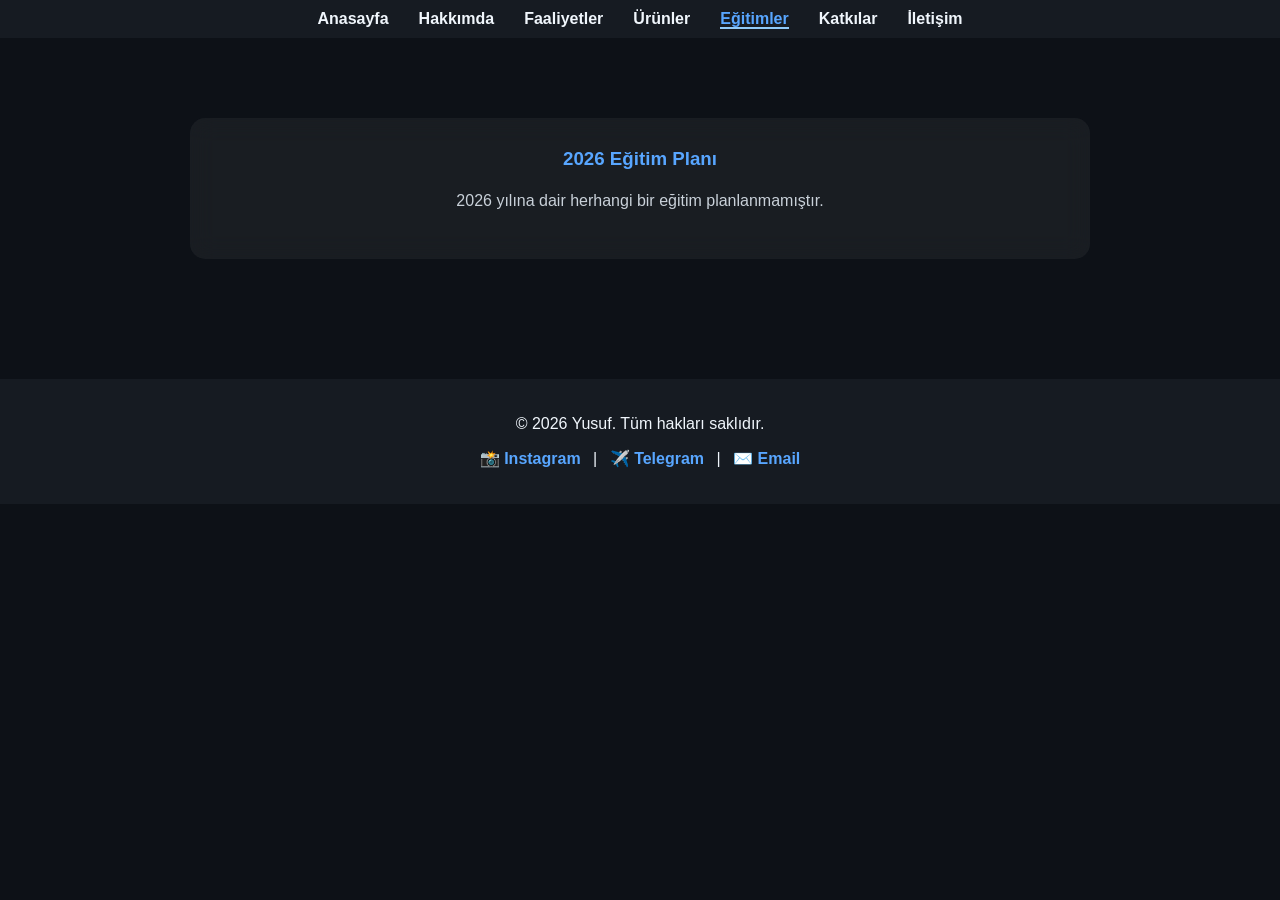
==== egitimler.html @ 50c603cb "Add files via upload" ====
﻿<!DOCTYPE html>
<html lang='tr'>
<head>
<meta charset='UTF-8'>
<meta name='viewport' content='width=device-width, initial-scale=1.0'>
<title>Eğitimler - Yusuf</title>
<link rel='stylesheet' href='style.css'>
<style>
body { background:#0d1117; color:#f0f6fc; font-family:'Segoe UI',sans-serif; margin:0; }
header nav ul { display:flex; list-style:none; padding:10px; background:#161b22; }
header nav ul li { margin-right:15px; }
header nav ul li a { color:#f0f6fc; text-decoration:none; font-weight:600; }
header nav ul li a.active { color:#58a6ff; }

.main-container { max-width:900px; margin:auto; padding:60px 20px; text-align:center; }
.card { background: rgba(255,255,255,0.05); backdrop-filter: blur(12px); border-radius:15px; padding:30px; margin:20px 0; }
.card h3 { margin-top:0; color:#58a6ff; }
.card p { color:#c9d1d9; font-size:1em; line-height:1.5; }

footer { background:#161b22; text-align:center; padding:20px; margin-top:40px; }
footer a { color:#58a6ff; margin:0 8px; text-decoration:none; font-weight:600; }
</style>
</head>
<body>
<header>
<nav>
<ul>
<li><a href='index.html'>Anasayfa</a></li>
<li><a href='hakkimda.html'>Hakkımda</a></li>
<li><a href='faaliyetler.html'>Faaliyetler</a></li>
<li><a href='urunler.html'>Ürünler</a></li>
<li><a href='egitimler.html' class='active'>Eğitimler</a></li>
<li><a href='katkilar.html'>Katkılar</a></li>
<li><a href='iletisim.html'>İletişim</a></li>
</ul>
</nav>
</header>

<main class='main-container'>
<div class='card'>
<h3>2026 Eğitim Planı</h3>
<p>2026 yılına dair herhangi bir eğitim planlanmamıştır.</p>
</div>
</main>

<footer>
<p>&copy; 2026 Yusuf. Tüm hakları saklıdır.</p>
<p>
<a href='https://instagram.com/avyusuf95' target='_blank'>📸 Instagram</a> |
<a href='https://t.me/Yusufavsarofficial' target='_blank'>✈️ Telegram</a> |
<a href='mailto:yusufavsarsgu@gmail.com'>✉️ Email</a>
</p>
</footer>
</body>
</html>
---- style.css ----
﻿body { font-family: Arial,sans-serif; background:#121212; color:#fff; margin:0; padding:0; }
header nav ul { display:flex; list-style:none; justify-content:center; background:#1f1f1f; padding:10px 0; margin:0;}
header nav ul li { margin:0 15px;}
header nav ul li a { color:#fff; text-decoration:none; font-weight:bold;}
header nav ul li a.active { border-bottom:2px solid #90caf9;}

.bio-section { display:flex; flex-wrap:wrap; align-items:center; justify-content:center; padding:50px 20px;}
.profile-photo { width:200px; height:200px; border-radius:50%; margin-right:40px; }
.bio-card { background:#1f1f1f; padding:20px; border-radius:12px; max-width:600px; box-shadow:0 4px 10px rgba(0,0,0,0.5);}
.bio-card h1 { color:#90caf9; margin-bottom:15px; }
.bio-card p { line-height:1.6;}

.skills { padding:40px 20px; }
.skills h2 { color:#90caf9; margin-bottom:20px;}
.skill-grid { display:grid; grid-template-columns:repeat(auto-fit,minmax(180px,1fr)); gap:15px;}
.skill-card { background:#1f1f1f; padding:15px; border-radius:10px; text-align:center; font-weight:bold; box-shadow:0 3px 8px rgba(0,0,0,0.5);}
.skill-icon { font-size:24px; display:block; margin-bottom:5px;}

.projects { padding:40px 20px; }
.projects h2 { color:#90caf9; margin-bottom:20px; }
.project-grid { display:grid; grid-template-columns:repeat(auto-fit,minmax(200px,1fr)); gap:15px;}
.project-card { background:#1f1f1f; padding:20px; border-radius:12px; box-shadow:0 4px 10px rgba(0,0,0,0.5);}

.hobbies { padding:40px 20px; }
.hobbies h2 { color:#90caf9; margin-bottom:15px; }
.hobby-grid { display:grid; grid-template-columns:repeat(auto-fit,minmax(180px,1fr)); gap:15px;}
.hobby-card { background:#1f1f1f; padding:15px; border-radius:10px; text-align:center; box-shadow:0 3px 8px rgba(0,0,0,0.5);}

footer { text-align:center; padding:20px; background:#1f1f1f; margin-top:50px;}
footer a { color:#90caf9; text-decoration:none; margin:0 5px;}
footer a:hover { text-decoration:underline;}

@media(max-width:768px){ .bio-section{ flex-direction:column; text-align:center;} .profile-photo{ margin:0 0 20px 0;} }
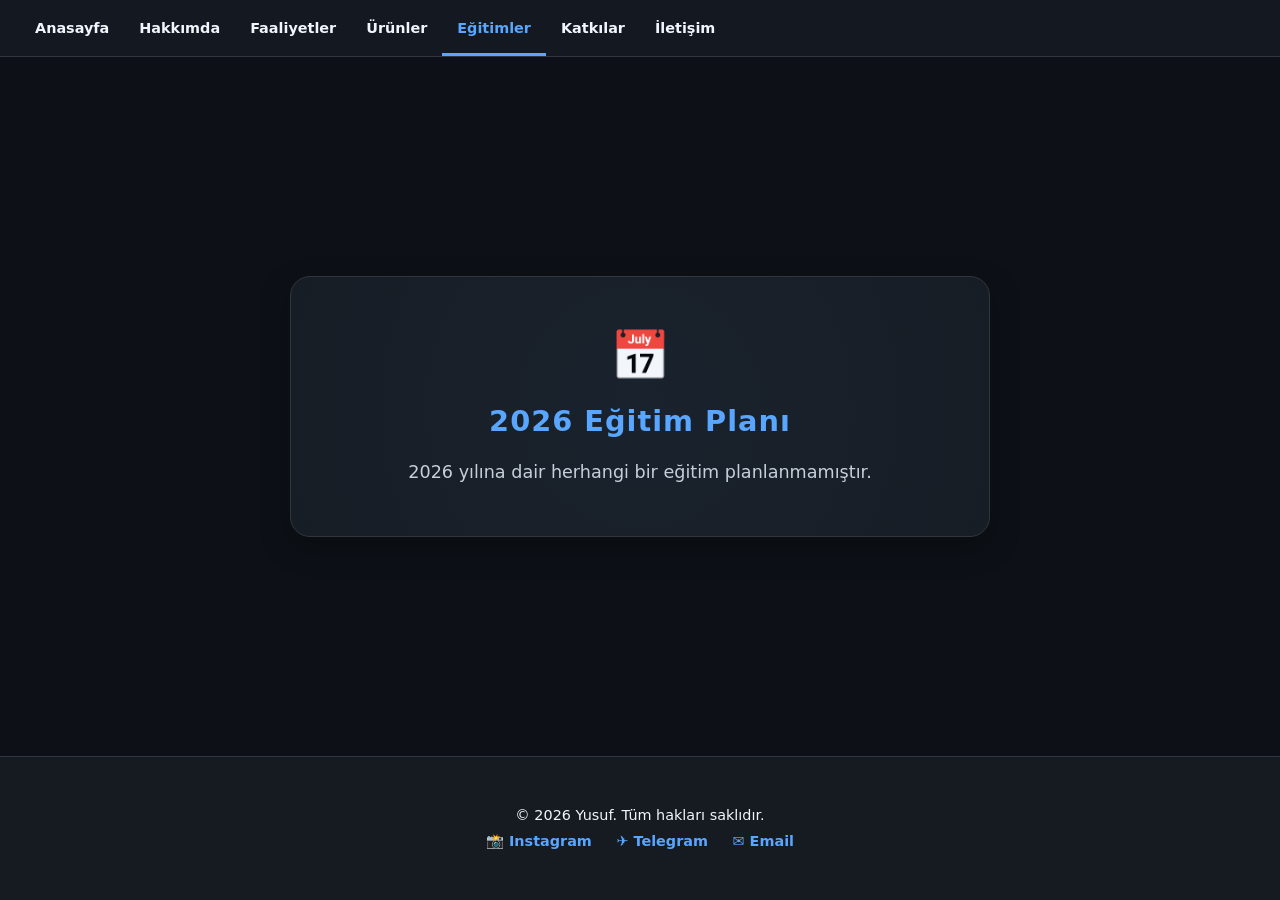
==== commit 2c750319: "Revamp egitimler.html with improved styles and layout Refactor HTML structure and styles for better " ====
--- a/egitimler.html
+++ b/egitimler.html
@@ -1,55 +1,193 @@
-﻿<!DOCTYPE html>
-<html lang='tr'>
-<head>
-<meta charset='UTF-8'>
-<meta name='viewport' content='width=device-width, initial-scale=1.0'>
-<title>Eğitimler - Yusuf</title>
-<link rel='stylesheet' href='style.css'>
-<style>
-body { background:#0d1117; color:#f0f6fc; font-family:'Segoe UI',sans-serif; margin:0; }
-header nav ul { display:flex; list-style:none; padding:10px; background:#161b22; }
-header nav ul li { margin-right:15px; }
-header nav ul li a { color:#f0f6fc; text-decoration:none; font-weight:600; }
-header nav ul li a.active { color:#58a6ff; }
-
-.main-container { max-width:900px; margin:auto; padding:60px 20px; text-align:center; }
-.card { background: rgba(255,255,255,0.05); backdrop-filter: blur(12px); border-radius:15px; padding:30px; margin:20px 0; }
-.card h3 { margin-top:0; color:#58a6ff; }
-.card p { color:#c9d1d9; font-size:1em; line-height:1.5; }
-
-footer { background:#161b22; text-align:center; padding:20px; margin-top:40px; }
-footer a { color:#58a6ff; margin:0 8px; text-decoration:none; font-weight:600; }
-</style>
-</head>
-<body>
-<header>
-<nav>
-<ul>
-<li><a href='index.html'>Anasayfa</a></li>
-<li><a href='hakkimda.html'>Hakkımda</a></li>
-<li><a href='faaliyetler.html'>Faaliyetler</a></li>
-<li><a href='urunler.html'>Ürünler</a></li>
-<li><a href='egitimler.html' class='active'>Eğitimler</a></li>
-<li><a href='katkilar.html'>Katkılar</a></li>
-<li><a href='iletisim.html'>İletişim</a></li>
-</ul>
-</nav>
-</header>
-
-<main class='main-container'>
-<div class='card'>
-<h3>2026 Eğitim Planı</h3>
-<p>2026 yılına dair herhangi bir eğitim planlanmamıştır.</p>
-</div>
-</main>
-
-<footer>
-<p>&copy; 2026 Yusuf. Tüm hakları saklıdır.</p>
-<p>
-<a href='https://instagram.com/avyusuf95' target='_blank'>📸 Instagram</a> |
-<a href='https://t.me/Yusufavsarofficial' target='_blank'>✈️ Telegram</a> |
-<a href='mailto:yusufavsarsgu@gmail.com'>✉️ Email</a>
-</p>
-</footer>
-</body>
+<!DOCTYPE html>
+<html lang='tr'>
+<head>
+<meta charset='UTF-8'>
+<meta name='viewport' content='width=device-width, initial-scale=1.0'>
+<title>Eğitimler - Yusuf</title>
+<style>
+/* Temel Değişkenler */
+:root {
+    --bg-main: #0d1117;
+    --bg-sec: #161b22;
+    --accent: #58a6ff;
+    --text-main: #f0f6fc;
+    --text-dim: #c9d1d9;
+    --border: #30363d;
+}
+
+body { 
+    background: var(--bg-main); 
+    color: var(--text-main); 
+    font-family: 'Inter', 'Segoe UI', system-ui, sans-serif; 
+    margin: 0; 
+    display: flex;
+    flex-direction: column;
+    min-height: 100vh;
+}
+
+/* Navigasyon */
+header nav {
+    position: sticky;
+    top: 0;
+    z-index: 1000;
+    background: rgba(22, 27, 34, 0.95);
+    backdrop-filter: blur(10px);
+    border-bottom: 1px solid var(--border);
+}
+
+header nav ul { 
+    display: flex; 
+    list-style: none; 
+    padding: 0 20px; 
+    margin: 0; 
+    overflow-x: auto;
+    white-space: nowrap;
+    scrollbar-width: none;
+}
+
+header nav ul::-webkit-scrollbar { display: none; }
+
+header nav ul li a { 
+    display: block;
+    padding: 20px 15px;
+    color: var(--text-main); 
+    text-decoration: none; 
+    font-weight: 600; 
+    font-size: 0.9rem;
+    transition: 0.3s; 
+}
+
+header nav ul li a:hover, header nav ul li a.active { 
+    color: var(--accent); 
+    box-shadow: inset 0 -3px 0 var(--accent);
+}
+
+/* Ana İçerik Alanı */
+main {
+    flex: 1;
+    display: flex;
+    align-items: center;
+    justify-content: center;
+    padding: 40px 20px;
+}
+
+.main-container { 
+    max-width: 700px; 
+    width: 100%;
+    text-align: center; 
+}
+
+/* Eğitim Kartı */
+.card { 
+    background: var(--bg-sec);
+    border: 1px solid var(--border);
+    border-radius: 20px; 
+    padding: 50px 30px; 
+    box-shadow: 0 10px 30px rgba(0,0,0,0.3);
+    position: relative;
+    overflow: hidden;
+}
+
+/* Dekoratif Işık Efekti */
+.card::before {
+    content: "";
+    position: absolute;
+    top: -50%;
+    left: -50%;
+    width: 200%;
+    height: 200%;
+    background: radial-gradient(circle, rgba(88, 166, 255, 0.05) 0%, transparent 70%);
+    pointer-events: none;
+}
+
+.card h3 { 
+    margin-top: 0; 
+    color: var(--accent); 
+    font-size: 1.8rem;
+    margin-bottom: 20px;
+    letter-spacing: 1px;
+}
+
+.card p { 
+    color: var(--text-dim); 
+    font-size: 1.1rem; 
+    line-height: 1.6;
+    margin: 0;
+}
+
+/* İkon Tasarımı */
+.status-icon {
+    font-size: 3rem;
+    margin-bottom: 20px;
+    display: block;
+}
+
+/* Footer */
+footer { 
+    background: var(--bg-sec); 
+    text-align: center; 
+    padding: 40px 20px; 
+    border-top: 1px solid var(--border);
+}
+
+footer p { margin: 10px 0; font-size: 0.9rem; }
+
+footer a { 
+    color: var(--accent); 
+    margin: 0 10px; 
+    text-decoration: none; 
+    font-weight: 600; 
+    transition: 0.3s;
+}
+
+footer a:hover {
+    opacity: 0.8;
+}
+
+/* Mobil Uyumluluk */
+@media (max-width: 600px) {
+    .card { padding: 40px 20px; }
+    .card h3 { font-size: 1.5rem; }
+}
+</style>
+</head>
+<body>
+
+<header>
+<nav>
+<ul>
+<li><a href='index.html'>Anasayfa</a></li>
+<li><a href='hakkimda.html'>Hakkımda</a></li>
+<li><a href='faaliyetler.html'>Faaliyetler</a></li>
+<li><a href='urunler.html'>Ürünler</a></li>
+<li><a href='egitimler.html' class='active'>Eğitimler</a></li>
+<li><a href='katkilar.html'>Katkılar</a></li>
+<li><a href='iletisim.html'>İletişim</a></li>
+</ul>
+</nav>
+</header>
+
+<main>
+<div class='main-container'>
+    <div class='card'>
+        <span class='status-icon'>📅</span>
+        <h3>2026 Eğitim Planı</h3>
+        <p>2026 yılına dair herhangi bir eğitim planlanmamıştır.</p>
+    </div>
+</div>
+</main>
+
+<footer>
+<p>&copy; 2026 Yusuf. Tüm hakları saklıdır.</p>
+<p>
+<a href='https://instagram.com/avyusuf95' target='_blank'>📸 Instagram</a>
+<a href='https://t.me/Yusufavsarofficial' target='_blank'>✈️ Telegram</a>
+<a href='mailto:yusufavsarsgu@gmail.com'>✉️ Email</a>
+</p>
+</footer>
+
+<script src="ortak-api.js"></script>
+
+</body>
 </html>
+ 
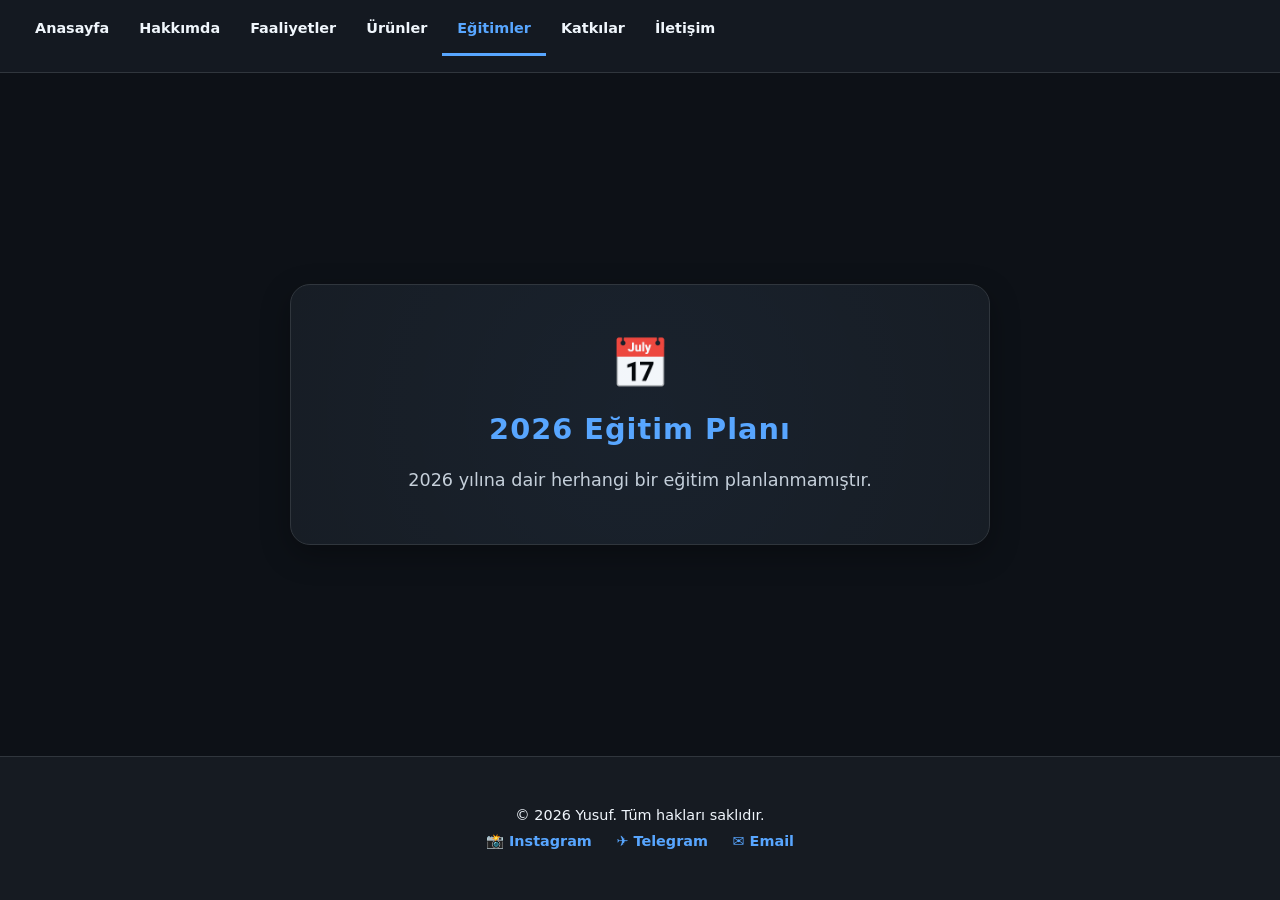
==== commit ef06fb99: "Update egitimler.html" ====
--- a/egitimler.html
+++ b/egitimler.html
@@ -149,6 +149,118 @@
     .card { padding: 40px 20px; }
     .card h3 { font-size: 1.5rem; }
 }
+
+
+/* Ortak Mobil Hamburger Menü */
+header nav {
+    min-height: 72px;
+}
+
+header nav .nav-toggle {
+    display: none;
+    align-items: center;
+    justify-content: center;
+    width: 48px;
+    height: 48px;
+    border: 1px solid var(--border, #30363d);
+    border-radius: 12px;
+    background: rgba(255, 255, 255, 0.04);
+    color: var(--text-main, #f0f6fc);
+    cursor: pointer;
+    margin: 12px 16px 12px auto;
+    transition: 0.3s ease;
+}
+
+header nav .nav-toggle:hover {
+    border-color: var(--accent, #58a6ff);
+    color: var(--accent, #58a6ff);
+}
+
+header nav .nav-toggle span {
+    display: block;
+    width: 20px;
+    height: 2px;
+    background: currentColor;
+    border-radius: 999px;
+    position: relative;
+    transition: 0.3s ease;
+}
+
+header nav .nav-toggle span::before,
+header nav .nav-toggle span::after {
+    content: "";
+    position: absolute;
+    left: 0;
+    width: 20px;
+    height: 2px;
+    background: currentColor;
+    border-radius: 999px;
+    transition: 0.3s ease;
+}
+
+header nav .nav-toggle span::before { top: -6px; }
+header nav .nav-toggle span::after { top: 6px; }
+
+header nav.nav-open .nav-toggle span { background: transparent; }
+header nav.nav-open .nav-toggle span::before { top: 0; transform: rotate(45deg); }
+header nav.nav-open .nav-toggle span::after { top: 0; transform: rotate(-45deg); }
+
+header nav .nav-menu-wrap {
+    width: 100%;
+}
+
+@media (max-width: 768px) {
+    header nav {
+        display: block;
+        padding: 0;
+    }
+
+    header nav .nav-toggle {
+        display: inline-flex;
+    }
+
+    header nav .nav-menu-wrap {
+        display: none;
+        width: 100%;
+        border-top: 1px solid var(--border, #30363d);
+        background: rgba(13, 17, 23, 0.98);
+    }
+
+    header nav.nav-open .nav-menu-wrap {
+        display: block;
+    }
+
+    header nav ul {
+        display: flex;
+        flex-direction: column;
+        overflow: hidden;
+        white-space: normal;
+        padding: 8px 12px 16px;
+        gap: 6px;
+    }
+
+    header nav ul li {
+        width: 100%;
+    }
+
+    header nav ul li a {
+        width: 100%;
+        box-sizing: border-box;
+        padding: 14px 16px;
+        border-radius: 12px;
+        box-shadow: none !important;
+    }
+
+    header nav ul li a.active,
+    header nav ul li a:hover {
+        background: rgba(88, 166, 255, 0.10);
+    }
+
+    header nav ul li a.active::after {
+        display: none;
+    }
+}
+
 </style>
 </head>
 <body>
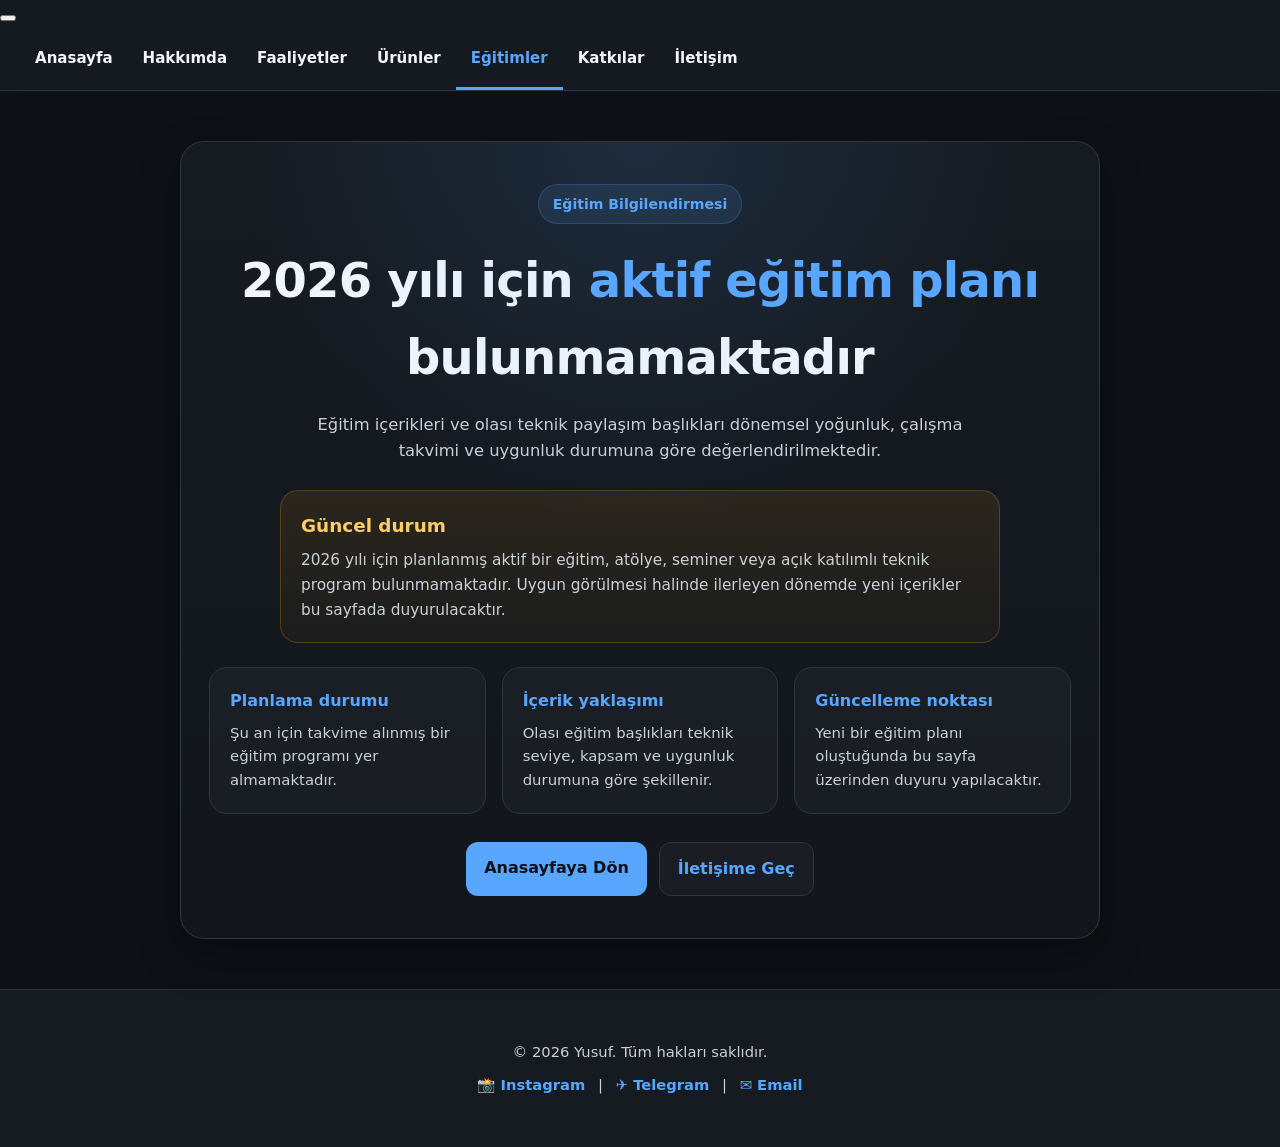
==== commit 6ce52ab8: "Update egitimler.html" ====
--- a/egitimler.html
+++ b/egitimler.html
@@ -1,45 +1,52 @@
 <!DOCTYPE html>
-<html lang='tr'>
+<html lang="tr">
 <head>
-<meta charset='UTF-8'>
-<meta name='viewport' content='width=device-width, initial-scale=1.0'>
+<meta charset="UTF-8">
+<meta name="viewport" content="width=device-width, initial-scale=1.0">
 <title>Eğitimler - Yusuf</title>
 <style>
-/* Temel Değişkenler */
 :root {
     --bg-main: #0d1117;
     --bg-sec: #161b22;
     --accent: #58a6ff;
+    --accent-soft: rgba(88, 166, 255, 0.10);
     --text-main: #f0f6fc;
     --text-dim: #c9d1d9;
     --border: #30363d;
-}
-
-body { 
-    background: var(--bg-main); 
-    color: var(--text-main); 
-    font-family: 'Inter', 'Segoe UI', system-ui, sans-serif; 
-    margin: 0; 
+    --warning: #f59e0b;
+    --shadow: 0 18px 40px rgba(0,0,0,0.35);
+}
+
+* { box-sizing: border-box; }
+
+body {
+    margin: 0;
+    background: var(--bg-main);
+    color: var(--text-main);
+    font-family: 'Inter', 'Segoe UI', system-ui, sans-serif;
+    line-height: 1.6;
+    min-height: 100vh;
     display: flex;
     flex-direction: column;
-    min-height: 100vh;
-}
-
-/* Navigasyon */
+    overflow-x: hidden;
+}
+
+/* NAV */
 header nav {
     position: sticky;
     top: 0;
     z-index: 1000;
-    background: rgba(22, 27, 34, 0.95);
-    backdrop-filter: blur(10px);
+    min-height: 72px;
+    background: rgba(22, 27, 34, 0.92);
+    backdrop-filter: blur(12px);
     border-bottom: 1px solid var(--border);
 }
 
-header nav ul { 
-    display: flex; 
-    list-style: none; 
-    padding: 0 20px; 
-    margin: 0; 
+header nav ul {
+    display: flex;
+    list-style: none;
+    padding: 0 20px;
+    margin: 0;
     overflow-x: auto;
     white-space: nowrap;
     scrollbar-width: none;
@@ -47,220 +54,215 @@
 
 header nav ul::-webkit-scrollbar { display: none; }
 
-header nav ul li a { 
+header nav ul li a {
     display: block;
     padding: 20px 15px;
-    color: var(--text-main); 
-    text-decoration: none; 
-    font-weight: 600; 
-    font-size: 0.9rem;
-    transition: 0.3s; 
-}
-
-header nav ul li a:hover, header nav ul li a.active { 
-    color: var(--accent); 
+    color: var(--text-main);
+    text-decoration: none;
+    font-weight: 600;
+    font-size: 0.94rem;
+    transition: 0.3s ease;
+}
+
+header nav ul li a:hover,
+header nav ul li a.active {
+    color: var(--accent);
     box-shadow: inset 0 -3px 0 var(--accent);
 }
 
-/* Ana İçerik Alanı */
+/* MAIN */
 main {
     flex: 1;
     display: flex;
     align-items: center;
     justify-content: center;
-    padding: 40px 20px;
-}
-
-.main-container { 
-    max-width: 700px; 
+    padding: 50px 20px;
+}
+
+.main-container {
     width: 100%;
-    text-align: center; 
-}
-
-/* Eğitim Kartı */
-.card { 
-    background: var(--bg-sec);
+    max-width: 920px;
+}
+
+.hero-card {
+    background: linear-gradient(180deg, rgba(22,27,34,1), rgba(18,22,28,1));
     border: 1px solid var(--border);
-    border-radius: 20px; 
-    padding: 50px 30px; 
-    box-shadow: 0 10px 30px rgba(0,0,0,0.3);
+    border-radius: 24px;
+    padding: 42px 28px;
+    text-align: center;
     position: relative;
     overflow: hidden;
-}
-
-/* Dekoratif Işık Efekti */
-.card::before {
+    box-shadow: var(--shadow);
+}
+
+.hero-card::before {
     content: "";
     position: absolute;
-    top: -50%;
-    left: -50%;
-    width: 200%;
-    height: 200%;
-    background: radial-gradient(circle, rgba(88, 166, 255, 0.05) 0%, transparent 70%);
+    inset: 0;
+    background: radial-gradient(circle at top center, rgba(88,166,255,0.12), transparent 42%);
     pointer-events: none;
 }
 
-.card h3 { 
-    margin-top: 0; 
-    color: var(--accent); 
-    font-size: 1.8rem;
-    margin-bottom: 20px;
-    letter-spacing: 1px;
-}
-
-.card p { 
-    color: var(--text-dim); 
-    font-size: 1.1rem; 
-    line-height: 1.6;
-    margin: 0;
-}
-
-/* İkon Tasarımı */
-.status-icon {
-    font-size: 3rem;
-    margin-bottom: 20px;
-    display: block;
-}
-
-/* Footer */
-footer { 
-    background: var(--bg-sec); 
-    text-align: center; 
-    padding: 40px 20px; 
+.badge {
+    display: inline-flex;
+    align-items: center;
+    gap: 8px;
+    padding: 8px 14px;
+    border: 1px solid rgba(88,166,255,0.22);
+    background: var(--accent-soft);
+    color: var(--accent);
+    border-radius: 999px;
+    font-size: 0.88rem;
+    font-weight: 700;
+    margin-bottom: 18px;
+}
+
+.hero-card h1 {
+    margin: 0;
+    font-size: clamp(2rem, 6vw, 3rem);
+    letter-spacing: -0.8px;
+    color: var(--text-main);
+}
+
+.hero-card h1 span {
+    color: var(--accent);
+}
+
+.hero-card p.lead {
+    margin: 16px auto 0;
+    max-width: 680px;
+    color: var(--text-dim);
+    font-size: 1.02rem;
+}
+
+.status-box {
+    margin: 26px auto 0;
+    max-width: 720px;
+    background: linear-gradient(180deg, rgba(245,158,11,0.10), rgba(245,158,11,0.04));
+    border: 1px solid rgba(245,158,11,0.24);
+    border-radius: 18px;
+    padding: 20px;
+    text-align: left;
+}
+
+.status-box h2 {
+    margin: 0 0 8px;
+    color: #ffcc66;
+    font-size: 1.15rem;
+}
+
+.status-box p {
+    margin: 0;
+    color: var(--text-dim);
+    font-size: 0.96rem;
+}
+
+.info-grid {
+    display: grid;
+    grid-template-columns: repeat(auto-fit, minmax(230px, 1fr));
+    gap: 16px;
+    margin-top: 24px;
+}
+
+.info-card {
+    background: rgba(255,255,255,0.03);
+    border: 1px solid var(--border);
+    border-radius: 18px;
+    padding: 20px;
+    text-align: left;
+}
+
+.info-card h3 {
+    margin: 0 0 8px;
+    color: var(--accent);
+    font-size: 1rem;
+}
+
+.info-card p {
+    margin: 0;
+    color: var(--text-dim);
+    font-size: 0.93rem;
+}
+
+.cta {
+    margin-top: 28px;
+    display: flex;
+    justify-content: center;
+    flex-wrap: wrap;
+    gap: 12px;
+}
+
+.cta a {
+    text-decoration: none;
+    padding: 13px 18px;
+    border-radius: 12px;
+    font-weight: 700;
+    transition: 0.3s ease;
+}
+
+.btn-primary {
+    background: var(--accent);
+    color: #0d1117;
+}
+
+.btn-primary:hover {
+    transform: translateY(-2px);
+    opacity: 0.95;
+}
+
+.btn-secondary {
+    color: var(--accent);
+    border: 1px solid var(--border);
+    background: rgba(255,255,255,0.03);
+}
+
+.btn-secondary:hover {
+    border-color: rgba(88,166,255,0.40);
+    transform: translateY(-2px);
+}
+
+/* FOOTER */
+footer {
+    background: var(--bg-sec);
+    text-align: center;
+    padding: 40px 20px;
     border-top: 1px solid var(--border);
 }
 
-footer p { margin: 10px 0; font-size: 0.9rem; }
-
-footer a { 
-    color: var(--accent); 
-    margin: 0 10px; 
-    text-decoration: none; 
-    font-weight: 600; 
-    transition: 0.3s;
+footer p {
+    margin: 10px 0;
+    color: var(--text-dim);
+    font-size: 0.92rem;
+}
+
+footer a {
+    color: var(--accent);
+    margin: 0 8px;
+    text-decoration: none;
+    font-weight: 600;
+    transition: 0.3s ease;
 }
 
 footer a:hover {
-    opacity: 0.8;
-}
-
-/* Mobil Uyumluluk */
-@media (max-width: 600px) {
-    .card { padding: 40px 20px; }
-    .card h3 { font-size: 1.5rem; }
-}
-
-
-/* Ortak Mobil Hamburger Menü */
-header nav {
-    min-height: 72px;
-}
-
-header nav .nav-toggle {
-    display: none;
-    align-items: center;
-    justify-content: center;
-    width: 48px;
-    height: 48px;
-    border: 1px solid var(--border, #30363d);
-    border-radius: 12px;
-    background: rgba(255, 255, 255, 0.04);
-    color: var(--text-main, #f0f6fc);
-    cursor: pointer;
-    margin: 12px 16px 12px auto;
-    transition: 0.3s ease;
-}
-
-header nav .nav-toggle:hover {
-    border-color: var(--accent, #58a6ff);
-    color: var(--accent, #58a6ff);
-}
-
-header nav .nav-toggle span {
-    display: block;
-    width: 20px;
-    height: 2px;
-    background: currentColor;
-    border-radius: 999px;
-    position: relative;
-    transition: 0.3s ease;
-}
-
-header nav .nav-toggle span::before,
-header nav .nav-toggle span::after {
-    content: "";
-    position: absolute;
-    left: 0;
-    width: 20px;
-    height: 2px;
-    background: currentColor;
-    border-radius: 999px;
-    transition: 0.3s ease;
-}
-
-header nav .nav-toggle span::before { top: -6px; }
-header nav .nav-toggle span::after { top: 6px; }
-
-header nav.nav-open .nav-toggle span { background: transparent; }
-header nav.nav-open .nav-toggle span::before { top: 0; transform: rotate(45deg); }
-header nav.nav-open .nav-toggle span::after { top: 0; transform: rotate(-45deg); }
-
-header nav .nav-menu-wrap {
-    width: 100%;
-}
-
+    color: var(--text-main);
+}
+
+/* MOBILE */
 @media (max-width: 768px) {
-    header nav {
-        display: block;
-        padding: 0;
+    main {
+        padding: 36px 16px;
     }
 
-    header nav .nav-toggle {
-        display: inline-flex;
+    .hero-card {
+        padding: 30px 18px;
+        border-radius: 20px;
     }
 
-    header nav .nav-menu-wrap {
-        display: none;
-        width: 100%;
-        border-top: 1px solid var(--border, #30363d);
-        background: rgba(13, 17, 23, 0.98);
+    .status-box,
+    .info-card {
+        padding: 18px;
     }
-
-    header nav.nav-open .nav-menu-wrap {
-        display: block;
-    }
-
-    header nav ul {
-        display: flex;
-        flex-direction: column;
-        overflow: hidden;
-        white-space: normal;
-        padding: 8px 12px 16px;
-        gap: 6px;
-    }
-
-    header nav ul li {
-        width: 100%;
-    }
-
-    header nav ul li a {
-        width: 100%;
-        box-sizing: border-box;
-        padding: 14px 16px;
-        border-radius: 12px;
-        box-shadow: none !important;
-    }
-
-    header nav ul li a.active,
-    header nav ul li a:hover {
-        background: rgba(88, 166, 255, 0.10);
-    }
-
-    header nav ul li a.active::after {
-        display: none;
-    }
-}
-
+}
 </style>
 </head>
 <body>
@@ -268,38 +270,69 @@
 <header>
 <nav>
 <ul>
-<li><a href='index.html'>Anasayfa</a></li>
-<li><a href='hakkimda.html'>Hakkımda</a></li>
-<li><a href='faaliyetler.html'>Faaliyetler</a></li>
-<li><a href='urunler.html'>Ürünler</a></li>
-<li><a href='egitimler.html' class='active'>Eğitimler</a></li>
-<li><a href='katkilar.html'>Katkılar</a></li>
-<li><a href='iletisim.html'>İletişim</a></li>
+<li><a href="index.html">Anasayfa</a></li>
+<li><a href="hakkimda.html">Hakkımda</a></li>
+<li><a href="faaliyetler.html">Faaliyetler</a></li>
+<li><a href="urunler.html">Ürünler</a></li>
+<li><a href="hizmetler.html">Hizmetler</a></li>
+<li><a href="egitimler.html" class="active">Eğitimler</a></li>
+<li><a href="katkilar.html">Katkılar</a></li>
+<li><a href="iletisim.html">İletişim</a></li>
 </ul>
 </nav>
 </header>
 
 <main>
-<div class='main-container'>
-    <div class='card'>
-        <span class='status-icon'>📅</span>
-        <h3>2026 Eğitim Planı</h3>
-        <p>2026 yılına dair herhangi bir eğitim planlanmamıştır.</p>
+    <div class="main-container">
+        <div class="hero-card">
+            <div class="badge">Eğitim Bilgilendirmesi</div>
+            <h1>2026 yılı için <span>aktif eğitim planı</span> bulunmamaktadır</h1>
+            <p class="lead">
+                Eğitim içerikleri ve olası teknik paylaşım başlıkları dönemsel yoğunluk, çalışma takvimi ve uygunluk durumuna göre değerlendirilmektedir.
+            </p>
+
+            <div class="status-box">
+                <h2>Güncel durum</h2>
+                <p>
+                    2026 yılı için planlanmış aktif bir eğitim, atölye, seminer veya açık katılımlı teknik program bulunmamaktadır.
+                    Uygun görülmesi halinde ilerleyen dönemde yeni içerikler bu sayfada duyurulacaktır.
+                </p>
+            </div>
+
+            <div class="info-grid">
+                <div class="info-card">
+                    <h3>Planlama durumu</h3>
+                    <p>Şu an için takvime alınmış bir eğitim programı yer almamaktadır.</p>
+                </div>
+
+                <div class="info-card">
+                    <h3>İçerik yaklaşımı</h3>
+                    <p>Olası eğitim başlıkları teknik seviye, kapsam ve uygunluk durumuna göre şekillenir.</p>
+                </div>
+
+                <div class="info-card">
+                    <h3>Güncelleme noktası</h3>
+                    <p>Yeni bir eğitim planı oluştuğunda bu sayfa üzerinden duyuru yapılacaktır.</p>
+                </div>
+            </div>
+
+            <div class="cta">
+                <a href="index.html" class="btn-primary">Anasayfaya Dön</a>
+                <a href="iletisim.html" class="btn-secondary">İletişime Geç</a>
+            </div>
+        </div>
     </div>
-</div>
 </main>
 
 <footer>
-<p>&copy; 2026 Yusuf. Tüm hakları saklıdır.</p>
-<p>
-<a href='https://instagram.com/avyusuf95' target='_blank'>📸 Instagram</a>
-<a href='https://t.me/Yusufavsarofficial' target='_blank'>✈️ Telegram</a>
-<a href='mailto:yusufavsarsgu@gmail.com'>✉️ Email</a>
-</p>
+    <p>&copy; 2026 Yusuf. Tüm hakları saklıdır.</p>
+    <p>
+        <a href="https://instagram.com/avyusuf95" target="_blank">📸 Instagram</a> |
+        <a href="https://t.me/Yusufavsarofficial" target="_blank">✈️ Telegram</a> |
+        <a href="mailto:yusufavsarsgu@gmail.com">✉️ Email</a>
+    </p>
 </footer>
 
 <script src="ortak-api.js"></script>
-
 </body>
 </html>
- 
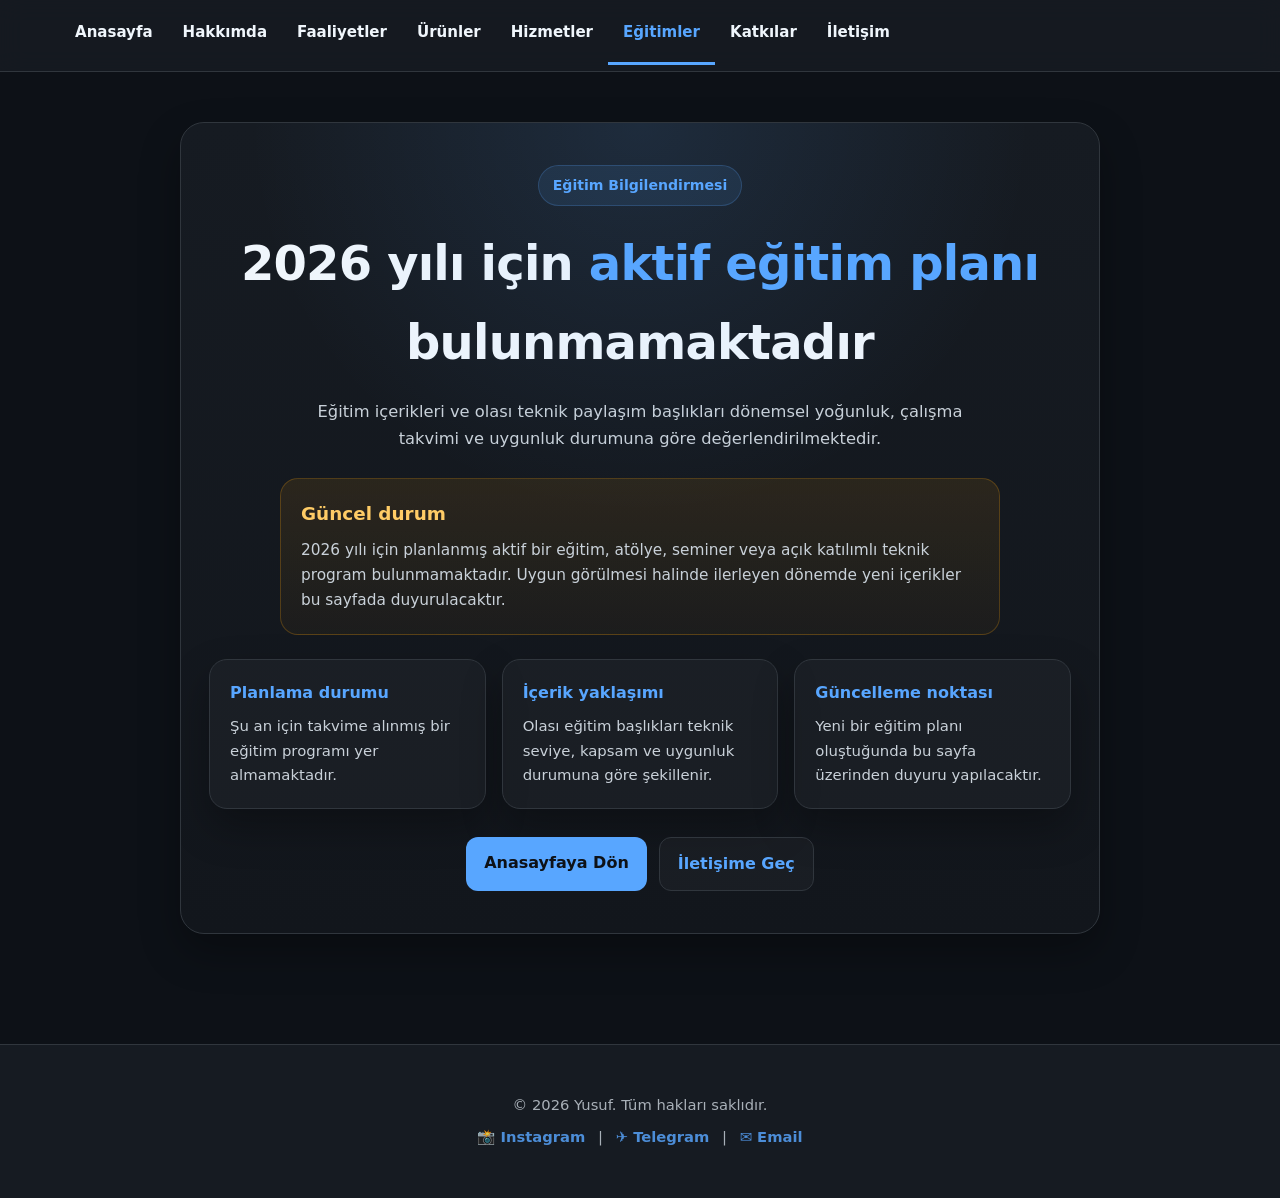
==== commit 3b22b7dd: "Add files via upload" ====
--- a/egitimler.html
+++ b/egitimler.html
@@ -1,338 +1,328 @@
-<!DOCTYPE html>
-<html lang="tr">
-<head>
-<meta charset="UTF-8">
-<meta name="viewport" content="width=device-width, initial-scale=1.0">
-<title>Eğitimler - Yusuf</title>
-<style>
-:root {
-    --bg-main: #0d1117;
-    --bg-sec: #161b22;
-    --accent: #58a6ff;
-    --accent-soft: rgba(88, 166, 255, 0.10);
-    --text-main: #f0f6fc;
-    --text-dim: #c9d1d9;
-    --border: #30363d;
-    --warning: #f59e0b;
-    --shadow: 0 18px 40px rgba(0,0,0,0.35);
-}
-
-* { box-sizing: border-box; }
-
-body {
-    margin: 0;
-    background: var(--bg-main);
-    color: var(--text-main);
-    font-family: 'Inter', 'Segoe UI', system-ui, sans-serif;
-    line-height: 1.6;
-    min-height: 100vh;
-    display: flex;
-    flex-direction: column;
-    overflow-x: hidden;
-}
-
-/* NAV */
-header nav {
-    position: sticky;
-    top: 0;
-    z-index: 1000;
-    min-height: 72px;
-    background: rgba(22, 27, 34, 0.92);
-    backdrop-filter: blur(12px);
-    border-bottom: 1px solid var(--border);
-}
-
-header nav ul {
-    display: flex;
-    list-style: none;
-    padding: 0 20px;
-    margin: 0;
-    overflow-x: auto;
-    white-space: nowrap;
-    scrollbar-width: none;
-}
-
-header nav ul::-webkit-scrollbar { display: none; }
-
-header nav ul li a {
-    display: block;
-    padding: 20px 15px;
-    color: var(--text-main);
-    text-decoration: none;
-    font-weight: 600;
-    font-size: 0.94rem;
-    transition: 0.3s ease;
-}
-
-header nav ul li a:hover,
-header nav ul li a.active {
-    color: var(--accent);
-    box-shadow: inset 0 -3px 0 var(--accent);
-}
-
-/* MAIN */
-main {
-    flex: 1;
-    display: flex;
-    align-items: center;
-    justify-content: center;
-    padding: 50px 20px;
-}
-
-.main-container {
-    width: 100%;
-    max-width: 920px;
-}
-
-.hero-card {
-    background: linear-gradient(180deg, rgba(22,27,34,1), rgba(18,22,28,1));
-    border: 1px solid var(--border);
-    border-radius: 24px;
-    padding: 42px 28px;
-    text-align: center;
-    position: relative;
-    overflow: hidden;
-    box-shadow: var(--shadow);
-}
-
-.hero-card::before {
-    content: "";
-    position: absolute;
-    inset: 0;
-    background: radial-gradient(circle at top center, rgba(88,166,255,0.12), transparent 42%);
-    pointer-events: none;
-}
-
-.badge {
-    display: inline-flex;
-    align-items: center;
-    gap: 8px;
-    padding: 8px 14px;
-    border: 1px solid rgba(88,166,255,0.22);
-    background: var(--accent-soft);
-    color: var(--accent);
-    border-radius: 999px;
-    font-size: 0.88rem;
-    font-weight: 700;
-    margin-bottom: 18px;
-}
-
-.hero-card h1 {
-    margin: 0;
-    font-size: clamp(2rem, 6vw, 3rem);
-    letter-spacing: -0.8px;
-    color: var(--text-main);
-}
-
-.hero-card h1 span {
-    color: var(--accent);
-}
-
-.hero-card p.lead {
-    margin: 16px auto 0;
-    max-width: 680px;
-    color: var(--text-dim);
-    font-size: 1.02rem;
-}
-
-.status-box {
-    margin: 26px auto 0;
-    max-width: 720px;
-    background: linear-gradient(180deg, rgba(245,158,11,0.10), rgba(245,158,11,0.04));
-    border: 1px solid rgba(245,158,11,0.24);
-    border-radius: 18px;
-    padding: 20px;
-    text-align: left;
-}
-
-.status-box h2 {
-    margin: 0 0 8px;
-    color: #ffcc66;
-    font-size: 1.15rem;
-}
-
-.status-box p {
-    margin: 0;
-    color: var(--text-dim);
-    font-size: 0.96rem;
-}
-
-.info-grid {
-    display: grid;
-    grid-template-columns: repeat(auto-fit, minmax(230px, 1fr));
-    gap: 16px;
-    margin-top: 24px;
-}
-
-.info-card {
-    background: rgba(255,255,255,0.03);
-    border: 1px solid var(--border);
-    border-radius: 18px;
-    padding: 20px;
-    text-align: left;
-}
-
-.info-card h3 {
-    margin: 0 0 8px;
-    color: var(--accent);
-    font-size: 1rem;
-}
-
-.info-card p {
-    margin: 0;
-    color: var(--text-dim);
-    font-size: 0.93rem;
-}
-
-.cta {
-    margin-top: 28px;
-    display: flex;
-    justify-content: center;
-    flex-wrap: wrap;
-    gap: 12px;
-}
-
-.cta a {
-    text-decoration: none;
-    padding: 13px 18px;
-    border-radius: 12px;
-    font-weight: 700;
-    transition: 0.3s ease;
-}
-
-.btn-primary {
-    background: var(--accent);
-    color: #0d1117;
-}
-
-.btn-primary:hover {
-    transform: translateY(-2px);
-    opacity: 0.95;
-}
-
-.btn-secondary {
-    color: var(--accent);
-    border: 1px solid var(--border);
-    background: rgba(255,255,255,0.03);
-}
-
-.btn-secondary:hover {
-    border-color: rgba(88,166,255,0.40);
-    transform: translateY(-2px);
-}
-
-/* FOOTER */
-footer {
-    background: var(--bg-sec);
-    text-align: center;
-    padding: 40px 20px;
-    border-top: 1px solid var(--border);
-}
-
-footer p {
-    margin: 10px 0;
-    color: var(--text-dim);
-    font-size: 0.92rem;
-}
-
-footer a {
-    color: var(--accent);
-    margin: 0 8px;
-    text-decoration: none;
-    font-weight: 600;
-    transition: 0.3s ease;
-}
-
-footer a:hover {
-    color: var(--text-main);
-}
-
-/* MOBILE */
-@media (max-width: 768px) {
-    main {
-        padding: 36px 16px;
-    }
-
-    .hero-card {
-        padding: 30px 18px;
-        border-radius: 20px;
-    }
-
-    .status-box,
-    .info-card {
-        padding: 18px;
-    }
-}
-</style>
-</head>
-<body>
-
-<header>
-<nav>
-<ul>
-<li><a href="index.html">Anasayfa</a></li>
-<li><a href="hakkimda.html">Hakkımda</a></li>
-<li><a href="faaliyetler.html">Faaliyetler</a></li>
-<li><a href="urunler.html">Ürünler</a></li>
-<li><a href="hizmetler.html">Hizmetler</a></li>
-<li><a href="egitimler.html" class="active">Eğitimler</a></li>
-<li><a href="katkilar.html">Katkılar</a></li>
-<li><a href="iletisim.html">İletişim</a></li>
-</ul>
-</nav>
-</header>
-
-<main>
-    <div class="main-container">
-        <div class="hero-card">
-            <div class="badge">Eğitim Bilgilendirmesi</div>
-            <h1>2026 yılı için <span>aktif eğitim planı</span> bulunmamaktadır</h1>
-            <p class="lead">
-                Eğitim içerikleri ve olası teknik paylaşım başlıkları dönemsel yoğunluk, çalışma takvimi ve uygunluk durumuna göre değerlendirilmektedir.
-            </p>
-
-            <div class="status-box">
-                <h2>Güncel durum</h2>
-                <p>
-                    2026 yılı için planlanmış aktif bir eğitim, atölye, seminer veya açık katılımlı teknik program bulunmamaktadır.
-                    Uygun görülmesi halinde ilerleyen dönemde yeni içerikler bu sayfada duyurulacaktır.
-                </p>
-            </div>
-
-            <div class="info-grid">
-                <div class="info-card">
-                    <h3>Planlama durumu</h3>
-                    <p>Şu an için takvime alınmış bir eğitim programı yer almamaktadır.</p>
-                </div>
-
-                <div class="info-card">
-                    <h3>İçerik yaklaşımı</h3>
-                    <p>Olası eğitim başlıkları teknik seviye, kapsam ve uygunluk durumuna göre şekillenir.</p>
-                </div>
-
-                <div class="info-card">
-                    <h3>Güncelleme noktası</h3>
-                    <p>Yeni bir eğitim planı oluştuğunda bu sayfa üzerinden duyuru yapılacaktır.</p>
-                </div>
-            </div>
-
-            <div class="cta">
-                <a href="index.html" class="btn-primary">Anasayfaya Dön</a>
-                <a href="iletisim.html" class="btn-secondary">İletişime Geç</a>
-            </div>
-        </div>
-    </div>
-</main>
-
-<footer>
-    <p>&copy; 2026 Yusuf. Tüm hakları saklıdır.</p>
-    <p>
-        <a href="https://instagram.com/avyusuf95" target="_blank">📸 Instagram</a> |
-        <a href="https://t.me/Yusufavsarofficial" target="_blank">✈️ Telegram</a> |
-        <a href="mailto:yusufavsarsgu@gmail.com">✉️ Email</a>
-    </p>
-</footer>
-
-<script src="ortak-api.js"></script>
-</body>
-</html>
+<!DOCTYPE html>
+<html lang="tr">
+<head>
+<meta charset="UTF-8">
+<meta name="viewport" content="width=device-width, initial-scale=1.0">
+<title>Eğitimler - Yusuf</title>
+<style>
+:root {
+    --bg-main: #0d1117;
+    --bg-sec: #161b22;
+    --accent: #58a6ff;
+    --accent-soft: rgba(88, 166, 255, 0.10);
+    --text-main: #f0f6fc;
+    --text-dim: #c9d1d9;
+    --border: #30363d;
+    --warning: #f59e0b;
+    --shadow: 0 18px 40px rgba(0,0,0,0.35);
+}
+
+* { box-sizing: border-box; }
+
+body {
+    margin: 0;
+    background: var(--bg-main);
+    color: var(--text-main);
+    font-family: 'Inter', 'Segoe UI', system-ui, sans-serif;
+    line-height: 1.6;
+    min-height: 100vh;
+    display: flex;
+    flex-direction: column;
+    overflow-x: hidden;
+}
+
+/* NAV */
+header nav {
+    position: sticky;
+    top: 0;
+    z-index: 1000;
+    min-height: 72px;
+    background: rgba(22, 27, 34, 0.92);
+    backdrop-filter: blur(12px);
+    border-bottom: 1px solid var(--border);
+}
+
+header nav ul {
+    display: flex;
+    list-style: none;
+    padding: 0 20px;
+    margin: 0;
+    overflow-x: auto;
+    white-space: nowrap;
+    scrollbar-width: none;
+}
+
+header nav ul::-webkit-scrollbar { display: none; }
+
+header nav ul li a {
+    display: block;
+    padding: 20px 15px;
+    color: var(--text-main);
+    text-decoration: none;
+    font-weight: 600;
+    font-size: 0.94rem;
+    transition: 0.3s ease;
+}
+
+header nav ul li a:hover,
+header nav ul li a.active {
+    color: var(--accent);
+    box-shadow: inset 0 -3px 0 var(--accent);
+}
+
+/* MAIN */
+main {
+    flex: 1;
+    display: flex;
+    align-items: center;
+    justify-content: center;
+    padding: 50px 20px;
+}
+
+.main-container {
+    width: 100%;
+    max-width: 920px;
+}
+
+.hero-card {
+    background: linear-gradient(180deg, rgba(22,27,34,1), rgba(18,22,28,1));
+    border: 1px solid var(--border);
+    border-radius: 24px;
+    padding: 42px 28px;
+    text-align: center;
+    position: relative;
+    overflow: hidden;
+    box-shadow: var(--shadow);
+}
+
+.hero-card::before {
+    content: "";
+    position: absolute;
+    inset: 0;
+    background: radial-gradient(circle at top center, rgba(88,166,255,0.12), transparent 42%);
+    pointer-events: none;
+}
+
+.badge {
+    display: inline-flex;
+    align-items: center;
+    gap: 8px;
+    padding: 8px 14px;
+    border: 1px solid rgba(88,166,255,0.22);
+    background: var(--accent-soft);
+    color: var(--accent);
+    border-radius: 999px;
+    font-size: 0.88rem;
+    font-weight: 700;
+    margin-bottom: 18px;
+}
+
+.hero-card h1 {
+    margin: 0;
+    font-size: clamp(2rem, 6vw, 3rem);
+    letter-spacing: -0.8px;
+    color: var(--text-main);
+}
+
+.hero-card h1 span {
+    color: var(--accent);
+}
+
+.hero-card p.lead {
+    margin: 16px auto 0;
+    max-width: 680px;
+    color: var(--text-dim);
+    font-size: 1.02rem;
+}
+
+.status-box {
+    margin: 26px auto 0;
+    max-width: 720px;
+    background: linear-gradient(180deg, rgba(245,158,11,0.10), rgba(245,158,11,0.04));
+    border: 1px solid rgba(245,158,11,0.24);
+    border-radius: 18px;
+    padding: 20px;
+    text-align: left;
+}
+
+.status-box h2 {
+    margin: 0 0 8px;
+    color: #ffcc66;
+    font-size: 1.15rem;
+}
+
+.status-box p {
+    margin: 0;
+    color: var(--text-dim);
+    font-size: 0.96rem;
+}
+
+.info-grid {
+    display: grid;
+    grid-template-columns: repeat(auto-fit, minmax(230px, 1fr));
+    gap: 16px;
+    margin-top: 24px;
+}
+
+.info-card {
+    background: rgba(255,255,255,0.03);
+    border: 1px solid var(--border);
+    border-radius: 18px;
+    padding: 20px;
+    text-align: left;
+}
+
+.info-card h3 {
+    margin: 0 0 8px;
+    color: var(--accent);
+    font-size: 1rem;
+}
+
+.info-card p {
+    margin: 0;
+    color: var(--text-dim);
+    font-size: 0.93rem;
+}
+
+.cta {
+    margin-top: 28px;
+    display: flex;
+    justify-content: center;
+    flex-wrap: wrap;
+    gap: 12px;
+}
+
+.cta a {
+    text-decoration: none;
+    padding: 13px 18px;
+    border-radius: 12px;
+    font-weight: 700;
+    transition: 0.3s ease;
+}
+
+.btn-primary {
+    background: var(--accent);
+    color: #0d1117;
+}
+
+.btn-primary:hover {
+    transform: translateY(-2px);
+    opacity: 0.95;
+}
+
+.btn-secondary {
+    color: var(--accent);
+    border: 1px solid var(--border);
+    background: rgba(255,255,255,0.03);
+}
+
+.btn-secondary:hover {
+    border-color: rgba(88,166,255,0.40);
+    transform: translateY(-2px);
+}
+
+/* FOOTER */
+footer {
+    background: var(--bg-sec);
+    text-align: center;
+    padding: 40px 20px;
+    border-top: 1px solid var(--border);
+}
+
+footer p {
+    margin: 10px 0;
+    color: var(--text-dim);
+    font-size: 0.92rem;
+}
+
+footer a {
+    color: var(--accent);
+    margin: 0 8px;
+    text-decoration: none;
+    font-weight: 600;
+    transition: 0.3s ease;
+}
+
+footer a:hover {
+    color: var(--text-main);
+}
+
+/* MOBILE */
+@media (max-width: 768px) {
+    main {
+        padding: 36px 16px;
+    }
+
+    .hero-card {
+        padding: 30px 18px;
+        border-radius: 20px;
+    }
+
+    .status-box,
+    .info-card {
+        padding: 18px;
+    }
+}
+</style>
+<link rel="stylesheet" href="site-theme.css">
+</head>
+<body>
+
+<header>
+<nav></nav>
+</header>
+
+<main>
+    <div class="main-container">
+        <div class="hero-card">
+            <div class="badge">Eğitim Bilgilendirmesi</div>
+            <h1>2026 yılı için <span>aktif eğitim planı</span> bulunmamaktadır</h1>
+            <p class="lead">
+                Eğitim içerikleri ve olası teknik paylaşım başlıkları dönemsel yoğunluk, çalışma takvimi ve uygunluk durumuna göre değerlendirilmektedir.
+            </p>
+
+            <div class="status-box">
+                <h2>Güncel durum</h2>
+                <p>
+                    2026 yılı için planlanmış aktif bir eğitim, atölye, seminer veya açık katılımlı teknik program bulunmamaktadır.
+                    Uygun görülmesi halinde ilerleyen dönemde yeni içerikler bu sayfada duyurulacaktır.
+                </p>
+            </div>
+
+            <div class="info-grid">
+                <div class="info-card">
+                    <h3>Planlama durumu</h3>
+                    <p>Şu an için takvime alınmış bir eğitim programı yer almamaktadır.</p>
+                </div>
+
+                <div class="info-card">
+                    <h3>İçerik yaklaşımı</h3>
+                    <p>Olası eğitim başlıkları teknik seviye, kapsam ve uygunluk durumuna göre şekillenir.</p>
+                </div>
+
+                <div class="info-card">
+                    <h3>Güncelleme noktası</h3>
+                    <p>Yeni bir eğitim planı oluştuğunda bu sayfa üzerinden duyuru yapılacaktır.</p>
+                </div>
+            </div>
+
+            <div class="cta">
+                <a href="index.html" class="btn-primary">Anasayfaya Dön</a>
+                <a href="iletisim.html" class="btn-secondary">İletişime Geç</a>
+            </div>
+        </div>
+    </div>
+</main>
+
+<footer>
+    <p>&copy; 2026 Yusuf. Tüm hakları saklıdır.</p>
+    <p>
+        <a href="https://instagram.com/avyusuf95" target="_blank">📸 Instagram</a> |
+        <a href="https://t.me/Yusufavsarofficial" target="_blank">✈️ Telegram</a> |
+        <a href="mailto:yusufavsarsgu@gmail.com">✉️ Email</a>
+    </p>
+</footer>
+
+<script src="ortak-api.js"></script>
+</body>
+</html>
--- a/site-theme.css
+++ b/site-theme.css
@@ -0,0 +1,370 @@
+/* Shared site theme for consistent typography, navigation and spacing */
+:root {
+    --bg-main: #0d1117;
+    --bg-sec: #161b22;
+    --bg-soft: #11161d;
+    --accent: #58a6ff;
+    --accent-soft: rgba(88, 166, 255, 0.10);
+    --text-main: #f0f6fc;
+    --text-dim: #c9d1d9;
+    --border: #30363d;
+    --shadow-soft: 0 18px 40px rgba(0,0,0,0.30);
+}
+
+html { scroll-behavior: smooth; }
+
+* { box-sizing: border-box; }
+
+body {
+    margin: 0;
+    background: var(--bg-main);
+    color: var(--text-main);
+    font-family: 'Inter', 'Segoe UI', system-ui, sans-serif;
+    line-height: 1.65;
+    overflow-x: hidden;
+    -webkit-font-smoothing: antialiased;
+    -moz-osx-font-smoothing: grayscale;
+    text-rendering: optimizeLegibility;
+}
+
+a { color: inherit; }
+img { max-width: 100%; display: block; }
+button, input, textarea, select { font: inherit; }
+
+header { position: relative; z-index: 1000; }
+
+header nav {
+    position: sticky;
+    top: 0;
+    z-index: 1000;
+    min-height: 72px;
+    display: block;
+    background: rgba(22, 27, 34, 0.92);
+    backdrop-filter: blur(12px);
+    border-bottom: 1px solid var(--border);
+}
+
+header nav .nav-toggle {
+    display: none;
+    align-items: center;
+    justify-content: center;
+    width: 48px;
+    height: 48px;
+    border: 1px solid var(--border);
+    border-radius: 12px;
+    background: rgba(255,255,255,0.04);
+    color: var(--text-main);
+    cursor: pointer;
+    margin: 12px 16px 12px auto;
+    transition: 0.25s ease;
+}
+
+header nav .nav-toggle:hover {
+    border-color: var(--accent);
+    color: var(--accent);
+}
+
+header nav .nav-toggle span {
+    display: block;
+    width: 20px;
+    height: 2px;
+    background: currentColor;
+    border-radius: 999px;
+    position: relative;
+    transition: 0.25s ease;
+}
+
+header nav .nav-toggle span::before,
+header nav .nav-toggle span::after {
+    content: "";
+    position: absolute;
+    left: 0;
+    width: 20px;
+    height: 2px;
+    background: currentColor;
+    border-radius: 999px;
+    transition: 0.25s ease;
+}
+
+header nav .nav-toggle span::before { top: -6px; }
+header nav .nav-toggle span::after { top: 6px; }
+header nav.nav-open .nav-toggle span { background: transparent; }
+header nav.nav-open .nav-toggle span::before { top: 0; transform: rotate(45deg); }
+header nav.nav-open .nav-toggle span::after { top: 0; transform: rotate(-45deg); }
+header nav .nav-menu-wrap { width: 100%; }
+
+header nav ul {
+    display: flex;
+    list-style: none;
+    padding: 0 20px;
+    margin: 0 auto;
+    max-width: 1200px;
+    overflow-x: auto;
+    white-space: nowrap;
+    scrollbar-width: none;
+    -webkit-overflow-scrolling: touch;
+}
+header nav ul::-webkit-scrollbar { display: none; }
+header nav ul li { margin: 0; }
+
+header nav ul li a {
+    display: block;
+    padding: 20px 15px;
+    color: var(--text-main);
+    text-decoration: none;
+    font-weight: 600;
+    font-size: 0.94rem;
+    transition: 0.25s ease;
+    position: relative;
+}
+
+header nav ul li a:hover,
+header nav ul li a.active,
+header nav ul li a[aria-current="page"] {
+    color: var(--accent);
+}
+
+header nav ul li a.active::after,
+header nav ul li a[aria-current="page"]::after {
+    content: "";
+    position: absolute;
+    left: 15px;
+    right: 15px;
+    bottom: 0;
+    height: 3px;
+    border-radius: 999px 999px 0 0;
+    background: var(--accent);
+}
+
+.hero {
+    position: relative;
+    overflow: hidden;
+    padding: 86px 20px 46px;
+}
+
+.hero-inner {
+    max-width: 1180px;
+    margin: 0 auto;
+    text-align: center;
+}
+
+.hero-badge,
+.badge {
+    display: inline-flex;
+    align-items: center;
+    gap: 8px;
+    padding: 8px 14px;
+    border: 1px solid rgba(88,166,255,0.22);
+    background: var(--accent-soft);
+    color: var(--accent);
+    border-radius: 999px;
+    font-size: 0.88rem;
+    font-weight: 700;
+}
+
+.hero h1 {
+    margin: 0;
+    font-size: clamp(2.45rem, 7vw, 4rem);
+    line-height: 1.06;
+    letter-spacing: -1px;
+}
+
+.hero h1 span,
+.hero-right h1,
+.section-head h2,
+.section-title,
+.panel h3,
+.hero-card h1 span { color: var(--accent); }
+
+.hero p {
+    max-width: 780px;
+    margin: 18px auto 0;
+    color: var(--text-dim);
+    font-size: 1.03rem;
+}
+
+.section,
+.hero-wrap,
+.hobbies,
+.warning,
+.approach,
+.legal-wrap,
+.info-bar {
+    max-width: 1200px;
+    margin-left: auto;
+    margin-right: auto;
+}
+
+.section {
+    padding: 52px 20px 0;
+}
+
+.section-head {
+    margin-bottom: 24px;
+}
+
+.section-head h2,
+.section-title {
+    margin: 0 0 10px;
+    font-size: 1.8rem;
+    letter-spacing: -0.4px;
+}
+
+.section-head p,
+.section-sub,
+.panel-text,
+.note-card p,
+.focus-card ul,
+.hero-right p,
+.lead {
+    color: var(--text-dim);
+}
+
+.hero-right h1 {
+    margin: 0 0 14px;
+    font-size: clamp(2.15rem, 5vw, 3.2rem);
+    line-height: 1.08;
+    letter-spacing: -0.8px;
+}
+
+.hero-right p {
+    font-size: 1.02rem;
+    max-width: 780px;
+}
+
+.hero-card,
+.notice-box,
+.legal-box,
+.info-panel,
+.form-panel,
+.panel,
+.warning-box,
+.focus-card,
+.note-card,
+.bio-card,
+.card,
+.service-card,
+.product-card,
+.timeline-item,
+.stat,
+.info-card,
+.total-box {
+    box-shadow: var(--shadow-soft);
+}
+
+.hero-actions a,
+.cta a,
+.card-bottom a,
+.social-links a,
+button#submit-btn {
+    transition: 0.25s ease;
+}
+
+button#submit-btn,
+.btn-primary {
+    background: var(--accent);
+    color: #0d1117;
+}
+
+.btn-secondary {
+    color: var(--accent);
+}
+
+footer {
+    background: var(--bg-sec);
+    text-align: center;
+    padding: 40px 20px;
+    margin-top: 60px;
+    border-top: 1px solid var(--border);
+}
+
+footer p {
+    margin: 8px 0;
+    font-size: 0.92rem;
+    opacity: 0.82;
+}
+
+footer a {
+    color: var(--accent);
+    text-decoration: none;
+    font-weight: 600;
+}
+
+footer a:hover { color: var(--text-main); }
+
+@media (max-width: 768px) {
+    header nav {
+        display: block;
+        padding: 0;
+    }
+
+    header nav .nav-toggle {
+        display: inline-flex;
+    }
+
+    header nav .nav-menu-wrap {
+        display: none;
+        width: 100%;
+        border-top: 1px solid var(--border);
+        background: rgba(13, 17, 23, 0.98);
+    }
+
+    header nav.nav-open .nav-menu-wrap {
+        display: block;
+    }
+
+    header nav ul {
+        display: flex;
+        flex-direction: column;
+        overflow: hidden;
+        white-space: normal;
+        padding: 8px 12px 16px;
+        gap: 6px;
+    }
+
+    header nav ul li {
+        width: 100%;
+    }
+
+    header nav ul li a {
+        width: 100%;
+        box-sizing: border-box;
+        padding: 14px 16px;
+        border-radius: 12px;
+        box-shadow: none !important;
+    }
+
+    header nav ul li a.active,
+    header nav ul li a:hover,
+    header nav ul li a[aria-current="page"] {
+        background: rgba(88, 166, 255, 0.10);
+    }
+
+    header nav ul li a.active::after,
+    header nav ul li a[aria-current="page"]::after {
+        display: none;
+    }
+
+    .hero {
+        padding: 62px 16px 34px;
+    }
+
+    .section,
+    .hero-wrap,
+    .hobbies,
+    .warning,
+    .legal-wrap,
+    .info-bar {
+        padding-left: 16px;
+        padding-right: 16px;
+    }
+
+    .hero-right h1 { font-size: clamp(2rem, 8vw, 2.7rem); }
+    .hero-right p,
+    .hero p { font-size: 0.99rem; }
+
+    footer {
+        margin-top: 48px;
+        padding: 34px 16px;
+    }
+}
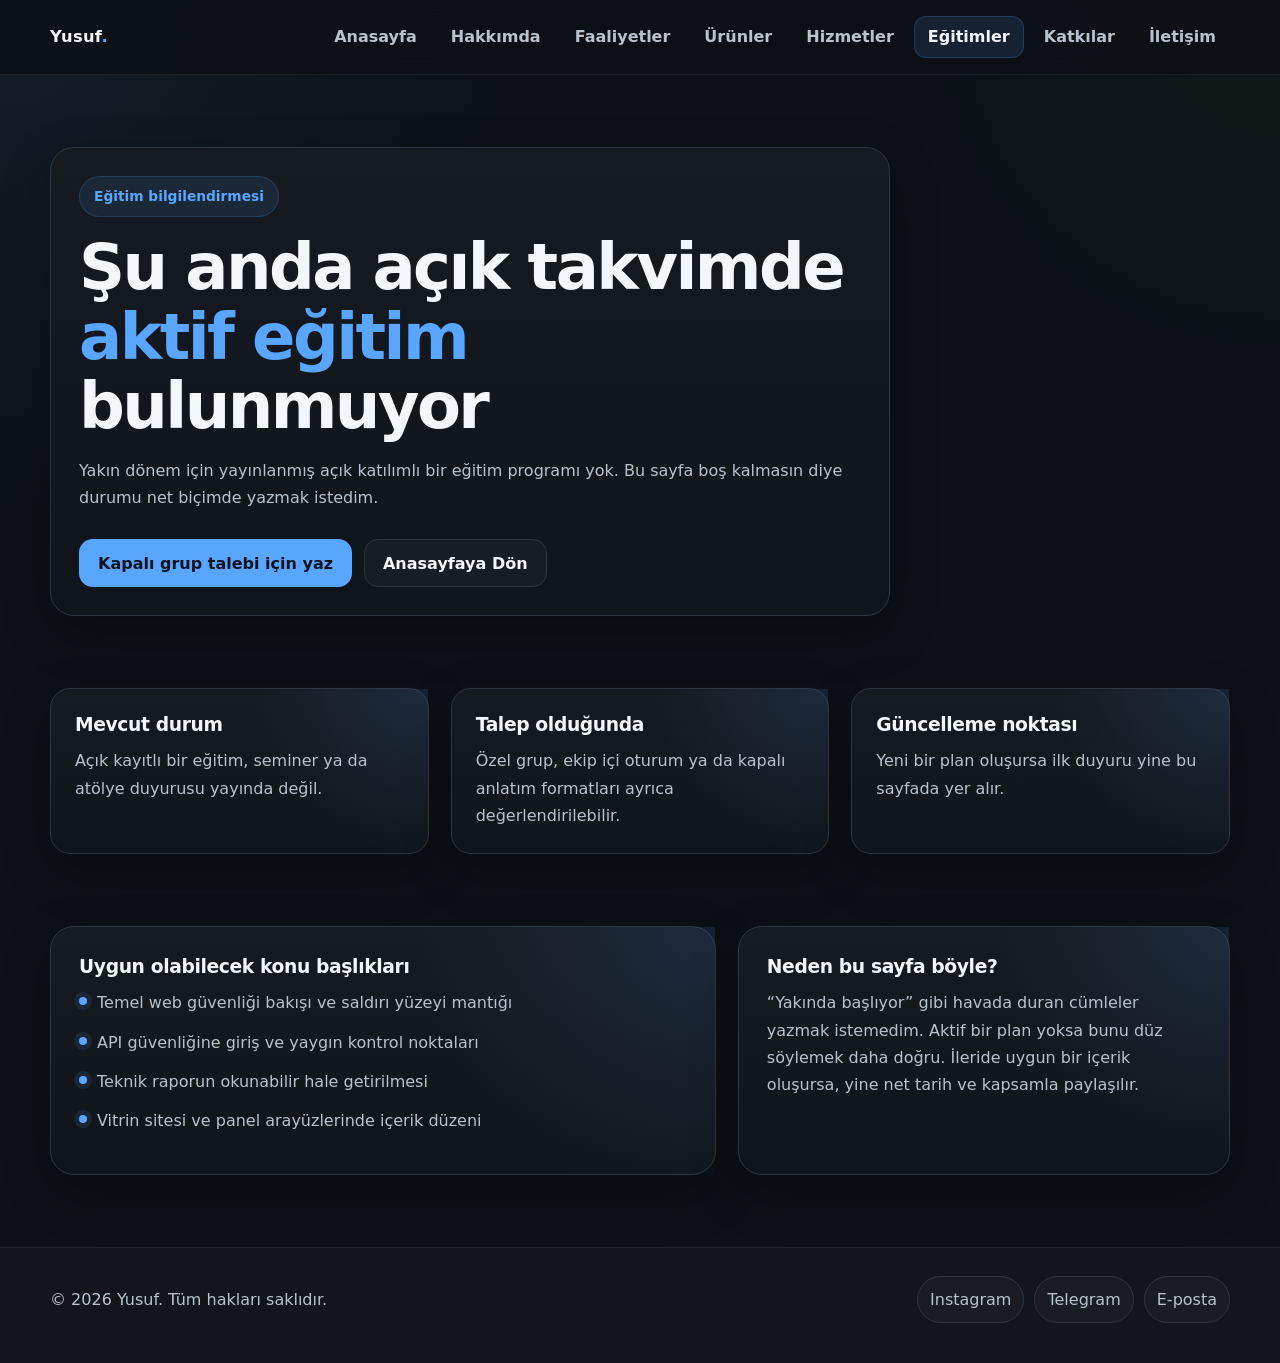
==== commit 8cabef12: "Add files via upload" ====
--- a/egitimler.html
+++ b/egitimler.html
@@ -1,328 +1,110 @@
 <!DOCTYPE html>
 <html lang="tr">
 <head>
-<meta charset="UTF-8">
-<meta name="viewport" content="width=device-width, initial-scale=1.0">
-<title>Eğitimler - Yusuf</title>
-<style>
-:root {
-    --bg-main: #0d1117;
-    --bg-sec: #161b22;
-    --accent: #58a6ff;
-    --accent-soft: rgba(88, 166, 255, 0.10);
-    --text-main: #f0f6fc;
-    --text-dim: #c9d1d9;
-    --border: #30363d;
-    --warning: #f59e0b;
-    --shadow: 0 18px 40px rgba(0,0,0,0.35);
-}
-
-* { box-sizing: border-box; }
-
-body {
-    margin: 0;
-    background: var(--bg-main);
-    color: var(--text-main);
-    font-family: 'Inter', 'Segoe UI', system-ui, sans-serif;
-    line-height: 1.6;
-    min-height: 100vh;
-    display: flex;
-    flex-direction: column;
-    overflow-x: hidden;
-}
-
-/* NAV */
-header nav {
-    position: sticky;
-    top: 0;
-    z-index: 1000;
-    min-height: 72px;
-    background: rgba(22, 27, 34, 0.92);
-    backdrop-filter: blur(12px);
-    border-bottom: 1px solid var(--border);
-}
-
-header nav ul {
-    display: flex;
-    list-style: none;
-    padding: 0 20px;
-    margin: 0;
-    overflow-x: auto;
-    white-space: nowrap;
-    scrollbar-width: none;
-}
-
-header nav ul::-webkit-scrollbar { display: none; }
-
-header nav ul li a {
-    display: block;
-    padding: 20px 15px;
-    color: var(--text-main);
-    text-decoration: none;
-    font-weight: 600;
-    font-size: 0.94rem;
-    transition: 0.3s ease;
-}
-
-header nav ul li a:hover,
-header nav ul li a.active {
-    color: var(--accent);
-    box-shadow: inset 0 -3px 0 var(--accent);
-}
-
-/* MAIN */
-main {
-    flex: 1;
-    display: flex;
-    align-items: center;
-    justify-content: center;
-    padding: 50px 20px;
-}
-
-.main-container {
-    width: 100%;
-    max-width: 920px;
-}
-
-.hero-card {
-    background: linear-gradient(180deg, rgba(22,27,34,1), rgba(18,22,28,1));
-    border: 1px solid var(--border);
-    border-radius: 24px;
-    padding: 42px 28px;
-    text-align: center;
-    position: relative;
-    overflow: hidden;
-    box-shadow: var(--shadow);
-}
-
-.hero-card::before {
-    content: "";
-    position: absolute;
-    inset: 0;
-    background: radial-gradient(circle at top center, rgba(88,166,255,0.12), transparent 42%);
-    pointer-events: none;
-}
-
-.badge {
-    display: inline-flex;
-    align-items: center;
-    gap: 8px;
-    padding: 8px 14px;
-    border: 1px solid rgba(88,166,255,0.22);
-    background: var(--accent-soft);
-    color: var(--accent);
-    border-radius: 999px;
-    font-size: 0.88rem;
-    font-weight: 700;
-    margin-bottom: 18px;
-}
-
-.hero-card h1 {
-    margin: 0;
-    font-size: clamp(2rem, 6vw, 3rem);
-    letter-spacing: -0.8px;
-    color: var(--text-main);
-}
-
-.hero-card h1 span {
-    color: var(--accent);
-}
-
-.hero-card p.lead {
-    margin: 16px auto 0;
-    max-width: 680px;
-    color: var(--text-dim);
-    font-size: 1.02rem;
-}
-
-.status-box {
-    margin: 26px auto 0;
-    max-width: 720px;
-    background: linear-gradient(180deg, rgba(245,158,11,0.10), rgba(245,158,11,0.04));
-    border: 1px solid rgba(245,158,11,0.24);
-    border-radius: 18px;
-    padding: 20px;
-    text-align: left;
-}
-
-.status-box h2 {
-    margin: 0 0 8px;
-    color: #ffcc66;
-    font-size: 1.15rem;
-}
-
-.status-box p {
-    margin: 0;
-    color: var(--text-dim);
-    font-size: 0.96rem;
-}
-
-.info-grid {
-    display: grid;
-    grid-template-columns: repeat(auto-fit, minmax(230px, 1fr));
-    gap: 16px;
-    margin-top: 24px;
-}
-
-.info-card {
-    background: rgba(255,255,255,0.03);
-    border: 1px solid var(--border);
-    border-radius: 18px;
-    padding: 20px;
-    text-align: left;
-}
-
-.info-card h3 {
-    margin: 0 0 8px;
-    color: var(--accent);
-    font-size: 1rem;
-}
-
-.info-card p {
-    margin: 0;
-    color: var(--text-dim);
-    font-size: 0.93rem;
-}
-
-.cta {
-    margin-top: 28px;
-    display: flex;
-    justify-content: center;
-    flex-wrap: wrap;
-    gap: 12px;
-}
-
-.cta a {
-    text-decoration: none;
-    padding: 13px 18px;
-    border-radius: 12px;
-    font-weight: 700;
-    transition: 0.3s ease;
-}
-
-.btn-primary {
-    background: var(--accent);
-    color: #0d1117;
-}
-
-.btn-primary:hover {
-    transform: translateY(-2px);
-    opacity: 0.95;
-}
-
-.btn-secondary {
-    color: var(--accent);
-    border: 1px solid var(--border);
-    background: rgba(255,255,255,0.03);
-}
-
-.btn-secondary:hover {
-    border-color: rgba(88,166,255,0.40);
-    transform: translateY(-2px);
-}
-
-/* FOOTER */
-footer {
-    background: var(--bg-sec);
-    text-align: center;
-    padding: 40px 20px;
-    border-top: 1px solid var(--border);
-}
-
-footer p {
-    margin: 10px 0;
-    color: var(--text-dim);
-    font-size: 0.92rem;
-}
-
-footer a {
-    color: var(--accent);
-    margin: 0 8px;
-    text-decoration: none;
-    font-weight: 600;
-    transition: 0.3s ease;
-}
-
-footer a:hover {
-    color: var(--text-main);
-}
-
-/* MOBILE */
-@media (max-width: 768px) {
-    main {
-        padding: 36px 16px;
-    }
-
-    .hero-card {
-        padding: 30px 18px;
-        border-radius: 20px;
-    }
-
-    .status-box,
-    .info-card {
-        padding: 18px;
-    }
-}
-</style>
-<link rel="stylesheet" href="site-theme.css">
+    <meta charset="UTF-8">
+    <meta name="viewport" content="width=device-width, initial-scale=1.0">
+    <title>Eğitimler | Yusuf</title>
+    <meta name="description" content="Güncel eğitim durumu, olası eğitim başlıkları ve kapalı grup talepleri için bilgilendirme sayfası.">
+    <meta name="theme-color" content="#0d1117">
+    <link rel="stylesheet" href="site-theme.css">
+    <script src="ortak-api.js" defer></script>
 </head>
 <body>
+    <a class="skip-link" href="#icerik">İçeriğe geç</a>
 
-<header>
-<nav></nav>
-</header>
+    <header class="site-header">
+        <div class="container header-inner">
+            <a class="brand" href="index.html">Yusuf<span>.</span></a>
+            <button class="nav-toggle" type="button" aria-label="Menüyü aç veya kapat" aria-expanded="false">
+                <span></span>
+            </button>
+            <nav class="site-nav" aria-label="Ana menü">
+                <ul class="nav-list">
+                    <li><a class="nav-link" href="index.html">Anasayfa</a></li>
+                    <li><a class="nav-link" href="hakkimda.html">Hakkımda</a></li>
+                    <li><a class="nav-link" href="faaliyetler.html">Faaliyetler</a></li>
+                    <li><a class="nav-link" href="urunler.html">Ürünler</a></li>
+                    <li><a class="nav-link" href="hizmetler.html">Hizmetler</a></li>
+                    <li><a class="nav-link" href="egitimler.html">Eğitimler</a></li>
+                    <li><a class="nav-link" href="katkilar.html">Katkılar</a></li>
+                    <li><a class="nav-link" href="iletisim.html">İletişim</a></li>
+                </ul>
+            </nav>
+        </div>
+    </header>
 
-<main>
-    <div class="main-container">
-        <div class="hero-card">
-            <div class="badge">Eğitim Bilgilendirmesi</div>
-            <h1>2026 yılı için <span>aktif eğitim planı</span> bulunmamaktadır</h1>
-            <p class="lead">
-                Eğitim içerikleri ve olası teknik paylaşım başlıkları dönemsel yoğunluk, çalışma takvimi ve uygunluk durumuna göre değerlendirilmektedir.
-            </p>
-
-            <div class="status-box">
-                <h2>Güncel durum</h2>
-                <p>
-                    2026 yılı için planlanmış aktif bir eğitim, atölye, seminer veya açık katılımlı teknik program bulunmamaktadır.
-                    Uygun görülmesi halinde ilerleyen dönemde yeni içerikler bu sayfada duyurulacaktır.
-                </p>
-            </div>
-
-            <div class="info-grid">
-                <div class="info-card">
-                    <h3>Planlama durumu</h3>
-                    <p>Şu an için takvime alınmış bir eğitim programı yer almamaktadır.</p>
-                </div>
-
-                <div class="info-card">
-                    <h3>İçerik yaklaşımı</h3>
-                    <p>Olası eğitim başlıkları teknik seviye, kapsam ve uygunluk durumuna göre şekillenir.</p>
-                </div>
-
-                <div class="info-card">
-                    <h3>Güncelleme noktası</h3>
-                    <p>Yeni bir eğitim planı oluştuğunda bu sayfa üzerinden duyuru yapılacaktır.</p>
+    <main id="icerik">
+        <section class="section">
+            <div class="container">
+                <div class="empty-box" data-reveal>
+                    <span class="eyebrow">Eğitim bilgilendirmesi</span>
+                    <h1 class="page-title">Şu anda açık takvimde <span>aktif eğitim</span> bulunmuyor</h1>
+                    <p class="lead">
+                        Yakın dönem için yayınlanmış açık katılımlı bir eğitim programı yok.
+                        Bu sayfa boş kalmasın diye durumu net biçimde yazmak istedim.
+                    </p>
+                    <div class="actions">
+                        <a class="btn btn-primary" href="iletisim.html">Kapalı grup talebi için yaz</a>
+                        <a class="btn btn-secondary" href="index.html">Anasayfaya Dön</a>
+                    </div>
                 </div>
             </div>
+        </section>
 
-            <div class="cta">
-                <a href="index.html" class="btn-primary">Anasayfaya Dön</a>
-                <a href="iletisim.html" class="btn-secondary">İletişime Geç</a>
+        <section class="section">
+            <div class="container">
+                <div class="grid grid-3">
+                    <article class="info-card" data-reveal>
+                        <h3>Mevcut durum</h3>
+                        <p>Açık kayıtlı bir eğitim, seminer ya da atölye duyurusu yayında değil.</p>
+                    </article>
+
+                    <article class="info-card" data-reveal>
+                        <h3>Talep olduğunda</h3>
+                        <p>Özel grup, ekip içi oturum ya da kapalı anlatım formatları ayrıca değerlendirilebilir.</p>
+                    </article>
+
+                    <article class="info-card" data-reveal>
+                        <h3>Güncelleme noktası</h3>
+                        <p>Yeni bir plan oluşursa ilk duyuru yine bu sayfada yer alır.</p>
+                    </article>
+                </div>
+            </div>
+        </section>
+
+        <section class="section">
+            <div class="container split">
+                <article class="panel" data-reveal>
+                    <h3>Uygun olabilecek konu başlıkları</h3>
+                    <ul class="check-list">
+                        <li>Temel web güvenliği bakışı ve saldırı yüzeyi mantığı</li>
+                        <li>API güvenliğine giriş ve yaygın kontrol noktaları</li>
+                        <li>Teknik raporun okunabilir hale getirilmesi</li>
+                        <li>Vitrin sitesi ve panel arayüzlerinde içerik düzeni</li>
+                    </ul>
+                </article>
+
+                <article class="panel" data-reveal>
+                    <h3>Neden bu sayfa böyle?</h3>
+                    <p>
+                        “Yakında başlıyor” gibi havada duran cümleler yazmak istemedim.
+                        Aktif bir plan yoksa bunu düz söylemek daha doğru.
+                        İleride uygun bir içerik oluşursa, yine net tarih ve kapsamla paylaşılır.
+                    </p>
+                </article>
+            </div>
+        </section>
+    </main>
+
+    <footer class="site-footer">
+        <div class="container footer-inner">
+            <p>© <span data-current-year></span> Yusuf. Tüm hakları saklıdır.</p>
+            <div class="footer-links">
+                <a href="https://instagram.com/avyusuf95" target="_blank" rel="noopener noreferrer">Instagram</a>
+                <a href="https://t.me/Yusufavsarofficial" target="_blank" rel="noopener noreferrer">Telegram</a>
+                <a href="mailto:yusufavsarsgu@gmail.com">E-posta</a>
             </div>
         </div>
-    </div>
-</main>
-
-<footer>
-    <p>&copy; 2026 Yusuf. Tüm hakları saklıdır.</p>
-    <p>
-        <a href="https://instagram.com/avyusuf95" target="_blank">📸 Instagram</a> |
-        <a href="https://t.me/Yusufavsarofficial" target="_blank">✈️ Telegram</a> |
-        <a href="mailto:yusufavsarsgu@gmail.com">✉️ Email</a>
-    </p>
-</footer>
-
-<script src="ortak-api.js"></script>
+    </footer>
 </body>
-</html>
+</html>
--- a/site-theme.css
+++ b/site-theme.css
@@ -1,370 +1,875 @@
-/* Shared site theme for consistent typography, navigation and spacing */
 :root {
-    --bg-main: #0d1117;
-    --bg-sec: #161b22;
+    --bg: #0d1117;
     --bg-soft: #11161d;
+    --surface: #161b22;
+    --surface-2: #1b222c;
+    --text: #f3f6fb;
+    --text-soft: #b9c2cf;
     --accent: #58a6ff;
-    --accent-soft: rgba(88, 166, 255, 0.10);
-    --text-main: #f0f6fc;
-    --text-dim: #c9d1d9;
-    --border: #30363d;
-    --shadow-soft: 0 18px 40px rgba(0,0,0,0.30);
-}
-
-html { scroll-behavior: smooth; }
-
-* { box-sizing: border-box; }
+    --accent-strong: #2f81f7;
+    --line: #2d3642;
+    --success: #3fb950;
+    --warning: #f59e0b;
+    --danger: #ff7b72;
+    --radius: 20px;
+    --shadow: 0 18px 48px rgba(0, 0, 0, 0.32);
+    --container: 1180px;
+}
+
+*,
+*::before,
+*::after {
+    box-sizing: border-box;
+}
+
+html {
+    scroll-behavior: smooth;
+}
 
 body {
     margin: 0;
-    background: var(--bg-main);
-    color: var(--text-main);
-    font-family: 'Inter', 'Segoe UI', system-ui, sans-serif;
-    line-height: 1.65;
-    overflow-x: hidden;
+    background:
+        radial-gradient(circle at top left, rgba(88, 166, 255, 0.08), transparent 28%),
+        radial-gradient(circle at top right, rgba(63, 185, 80, 0.05), transparent 20%),
+        var(--bg);
+    color: var(--text);
+    font: 16px/1.7 "Inter", "Segoe UI", system-ui, -apple-system, BlinkMacSystemFont, sans-serif;
     -webkit-font-smoothing: antialiased;
-    -moz-osx-font-smoothing: grayscale;
     text-rendering: optimizeLegibility;
 }
 
-a { color: inherit; }
-img { max-width: 100%; display: block; }
-button, input, textarea, select { font: inherit; }
-
-header { position: relative; z-index: 1000; }
-
-header nav {
+img {
+    max-width: 100%;
+    display: block;
+}
+
+a {
+    color: inherit;
+}
+
+button,
+input,
+textarea,
+select {
+    font: inherit;
+}
+
+::selection {
+    background: rgba(88, 166, 255, 0.24);
+}
+
+.skip-link {
+    position: absolute;
+    left: 16px;
+    top: -48px;
+    z-index: 2000;
+    background: var(--accent);
+    color: #08111b;
+    padding: 10px 14px;
+    border-radius: 12px;
+    font-weight: 700;
+    text-decoration: none;
+    transition: top 0.2s ease;
+}
+
+.skip-link:focus {
+    top: 16px;
+}
+
+.container {
+    width: min(var(--container), calc(100% - 32px));
+    margin: 0 auto;
+}
+
+/* Header */
+.site-header {
     position: sticky;
     top: 0;
     z-index: 1000;
-    min-height: 72px;
-    display: block;
-    background: rgba(22, 27, 34, 0.92);
-    backdrop-filter: blur(12px);
-    border-bottom: 1px solid var(--border);
-}
-
-header nav .nav-toggle {
+    backdrop-filter: blur(14px);
+    background: rgba(13, 17, 23, 0.86);
+    border-bottom: 1px solid rgba(255, 255, 255, 0.06);
+}
+
+.header-inner {
+    min-height: 74px;
+    display: flex;
+    align-items: center;
+    gap: 20px;
+}
+
+.brand {
+    font-size: 1.02rem;
+    font-weight: 800;
+    letter-spacing: 0.02em;
+    text-decoration: none;
+    white-space: nowrap;
+}
+
+.brand span {
+    color: var(--accent);
+}
+
+.site-nav {
+    margin-left: auto;
+}
+
+.nav-list {
+    display: flex;
+    align-items: center;
+    gap: 6px;
+    list-style: none;
+    padding: 0;
+    margin: 0;
+}
+
+.nav-link {
+    display: inline-flex;
+    align-items: center;
+    min-height: 42px;
+    padding: 0 14px;
+    border-radius: 12px;
+    text-decoration: none;
+    color: var(--text-soft);
+    font-weight: 600;
+    transition: 0.2s ease;
+}
+
+.nav-link:hover,
+.nav-link:focus-visible {
+    color: var(--text);
+    background: rgba(255, 255, 255, 0.04);
+    outline: none;
+}
+
+.nav-link.active,
+.nav-link[aria-current="page"] {
+    color: var(--text);
+    background: rgba(88, 166, 255, 0.12);
+    box-shadow: inset 0 0 0 1px rgba(88, 166, 255, 0.2);
+}
+
+.nav-toggle {
     display: none;
-    align-items: center;
-    justify-content: center;
+    margin-left: auto;
     width: 48px;
     height: 48px;
-    border: 1px solid var(--border);
-    border-radius: 12px;
-    background: rgba(255,255,255,0.04);
-    color: var(--text-main);
+    border: 1px solid var(--line);
+    border-radius: 14px;
+    background: rgba(255, 255, 255, 0.04);
+    color: var(--text);
     cursor: pointer;
-    margin: 12px 16px 12px auto;
-    transition: 0.25s ease;
-}
-
-header nav .nav-toggle:hover {
-    border-color: var(--accent);
+    align-items: center;
+    justify-content: center;
+    transition: 0.2s ease;
+}
+
+.nav-toggle:hover {
+    border-color: rgba(88, 166, 255, 0.42);
     color: var(--accent);
 }
 
-header nav .nav-toggle span {
+.nav-toggle span,
+.nav-toggle span::before,
+.nav-toggle span::after {
     display: block;
     width: 20px;
     height: 2px;
     background: currentColor;
     border-radius: 999px;
+    transition: 0.2s ease;
+    content: "";
+}
+
+.nav-toggle span {
     position: relative;
+}
+
+.nav-toggle span::before {
+    position: absolute;
+    left: 0;
+    top: -6px;
+}
+
+.nav-toggle span::after {
+    position: absolute;
+    left: 0;
+    top: 6px;
+}
+
+.site-header.nav-open .nav-toggle span {
+    background: transparent;
+}
+
+.site-header.nav-open .nav-toggle span::before {
+    top: 0;
+    transform: rotate(45deg);
+}
+
+.site-header.nav-open .nav-toggle span::after {
+    top: 0;
+    transform: rotate(-45deg);
+}
+
+/* Typography */
+.eyebrow {
+    display: inline-flex;
+    align-items: center;
+    gap: 8px;
+    padding: 8px 14px;
+    border-radius: 999px;
+    font-size: 0.86rem;
+    font-weight: 700;
+    color: var(--accent);
+    background: rgba(88, 166, 255, 0.1);
+    border: 1px solid rgba(88, 166, 255, 0.18);
+}
+
+.page-title,
+.hero-title {
+    margin: 16px 0 12px;
+    line-height: 1.08;
+    letter-spacing: -0.04em;
+    font-size: clamp(2.2rem, 5vw, 4rem);
+}
+
+.page-title span,
+.hero-title span {
+    color: var(--accent);
+}
+
+.lead,
+.hero-text,
+.section-text,
+.card-text,
+.muted {
+    color: var(--text-soft);
+}
+
+.section {
+    padding: 72px 0 0;
+}
+
+.section-head {
+    margin-bottom: 24px;
+}
+
+.section-head h2 {
+    margin: 0 0 10px;
+    font-size: clamp(1.55rem, 3vw, 2rem);
+    line-height: 1.2;
+    letter-spacing: -0.03em;
+}
+
+.section-head p {
+    margin: 0;
+    max-width: 760px;
+    color: var(--text-soft);
+}
+
+/* Hero */
+.hero {
+    padding: 78px 0 22px;
+}
+
+.hero-inner {
+    max-width: 860px;
+}
+
+.hero-text {
+    max-width: 760px;
+    margin: 0;
+    font-size: 1.04rem;
+}
+
+.hero-actions,
+.actions {
+    display: flex;
+    flex-wrap: wrap;
+    gap: 12px;
+    margin-top: 28px;
+}
+
+.btn {
+    display: inline-flex;
+    align-items: center;
+    justify-content: center;
+    min-height: 48px;
+    padding: 0 18px;
+    border-radius: 14px;
+    text-decoration: none;
+    font-weight: 700;
+    border: 1px solid transparent;
+    transition: transform 0.2s ease, border-color 0.2s ease, background 0.2s ease, color 0.2s ease;
+}
+
+.btn:hover {
+    transform: translateY(-2px);
+}
+
+.btn-primary {
+    background: var(--accent);
+    color: #09131f;
+}
+
+.btn-primary:hover {
+    background: var(--accent-strong);
+    color: #fff;
+}
+
+.btn-secondary {
+    color: var(--text);
+    border-color: var(--line);
+    background: rgba(255, 255, 255, 0.03);
+}
+
+.btn-secondary:hover {
+    border-color: rgba(88, 166, 255, 0.34);
+    color: var(--accent);
+}
+
+.hero-card,
+.notice,
+.panel,
+.card,
+.info-card,
+.form-card,
+.contact-card,
+.timeline-item,
+.stat,
+.legal-box,
+.empty-box {
+    background: linear-gradient(180deg, rgba(22, 27, 34, 0.98), rgba(16, 21, 28, 0.98));
+    border: 1px solid var(--line);
+    box-shadow: var(--shadow);
+}
+
+.hero-card,
+.notice,
+.panel,
+.legal-box,
+.empty-box {
+    border-radius: 24px;
+    padding: 28px;
+}
+
+.grid {
+    display: grid;
+    gap: 22px;
+}
+
+.grid-2 {
+    grid-template-columns: repeat(2, minmax(0, 1fr));
+}
+
+.grid-3 {
+    grid-template-columns: repeat(3, minmax(0, 1fr));
+}
+
+.grid-4 {
+    grid-template-columns: repeat(4, minmax(0, 1fr));
+}
+
+.card,
+.info-card,
+.contact-card,
+.timeline-item,
+.stat,
+.form-card {
+    border-radius: var(--radius);
+    padding: 24px;
+}
+
+.card {
+    position: relative;
+    overflow: hidden;
     transition: 0.25s ease;
 }
 
-header nav .nav-toggle span::before,
-header nav .nav-toggle span::after {
+.card:hover {
+    transform: translateY(-6px);
+    border-color: rgba(88, 166, 255, 0.3);
+}
+
+.card::before,
+.hero-card::before,
+.panel::before,
+.notice::before,
+.form-card::before,
+.info-card::before,
+.legal-box::before {
+    content: "";
+    position: absolute;
+    inset: 0;
+    pointer-events: none;
+    background: radial-gradient(circle at top right, rgba(88, 166, 255, 0.12), transparent 42%);
+}
+
+.card > *,
+.hero-card > *,
+.panel > *,
+.notice > *,
+.form-card > *,
+.info-card > *,
+.legal-box > * {
+    position: relative;
+    z-index: 1;
+}
+
+.card-top {
+    display: flex;
+    align-items: center;
+    justify-content: space-between;
+    gap: 12px;
+    margin-bottom: 16px;
+}
+
+.card-icon {
+    width: 46px;
+    height: 46px;
+    border-radius: 14px;
+    display: inline-flex;
+    align-items: center;
+    justify-content: center;
+    background: rgba(88, 166, 255, 0.1);
+    border: 1px solid rgba(88, 166, 255, 0.16);
+    font-size: 1.15rem;
+}
+
+.card-tag {
+    display: inline-flex;
+    align-items: center;
+    min-height: 32px;
+    padding: 0 10px;
+    border-radius: 999px;
+    font-size: 0.76rem;
+    font-weight: 800;
+    letter-spacing: 0.03em;
+    color: var(--success);
+    background: rgba(63, 185, 80, 0.12);
+    border: 1px solid rgba(63, 185, 80, 0.18);
+}
+
+.card h3,
+.panel h3,
+.notice h3,
+.timeline-item h3,
+.info-card h3,
+.form-card h3 {
+    margin: 0 0 10px;
+    line-height: 1.3;
+    letter-spacing: -0.02em;
+}
+
+.card p,
+.notice p,
+.panel p,
+.timeline-item p,
+.info-card p,
+.form-card p,
+.stat p,
+.legal-box p {
+    margin: 0;
+    color: var(--text-soft);
+}
+
+.meta-list,
+.chips {
+    display: flex;
+    flex-wrap: wrap;
+    gap: 8px;
+    margin-top: 16px;
+}
+
+.meta-list span,
+.chips span {
+    display: inline-flex;
+    align-items: center;
+    min-height: 34px;
+    padding: 0 12px;
+    border-radius: 999px;
+    background: rgba(255, 255, 255, 0.03);
+    border: 1px solid var(--line);
+    color: var(--text);
+    font-size: 0.84rem;
+}
+
+.stat strong {
+    display: block;
+    margin-bottom: 6px;
+    font-size: 1rem;
+    color: var(--accent);
+}
+
+.split {
+    display: grid;
+    grid-template-columns: 1.15fr 0.85fr;
+    gap: 22px;
+}
+
+.list-clean,
+.check-list {
+    list-style: none;
+    padding: 0;
+    margin: 0;
+}
+
+.check-list li,
+.list-clean li {
+    position: relative;
+    padding-left: 18px;
+    margin-bottom: 12px;
+    color: var(--text-soft);
+}
+
+.check-list li::before,
+.list-clean li::before {
     content: "";
     position: absolute;
     left: 0;
-    width: 20px;
-    height: 2px;
-    background: currentColor;
-    border-radius: 999px;
-    transition: 0.25s ease;
-}
-
-header nav .nav-toggle span::before { top: -6px; }
-header nav .nav-toggle span::after { top: 6px; }
-header nav.nav-open .nav-toggle span { background: transparent; }
-header nav.nav-open .nav-toggle span::before { top: 0; transform: rotate(45deg); }
-header nav.nav-open .nav-toggle span::after { top: 0; transform: rotate(-45deg); }
-header nav .nav-menu-wrap { width: 100%; }
-
-header nav ul {
-    display: flex;
-    list-style: none;
-    padding: 0 20px;
-    margin: 0 auto;
-    max-width: 1200px;
-    overflow-x: auto;
-    white-space: nowrap;
-    scrollbar-width: none;
-    -webkit-overflow-scrolling: touch;
-}
-header nav ul::-webkit-scrollbar { display: none; }
-header nav ul li { margin: 0; }
-
-header nav ul li a {
-    display: block;
-    padding: 20px 15px;
-    color: var(--text-main);
-    text-decoration: none;
-    font-weight: 600;
-    font-size: 0.94rem;
-    transition: 0.25s ease;
-    position: relative;
-}
-
-header nav ul li a:hover,
-header nav ul li a.active,
-header nav ul li a[aria-current="page"] {
-    color: var(--accent);
-}
-
-header nav ul li a.active::after,
-header nav ul li a[aria-current="page"]::after {
-    content: "";
-    position: absolute;
-    left: 15px;
-    right: 15px;
-    bottom: 0;
-    height: 3px;
-    border-radius: 999px 999px 0 0;
+    top: 0.75em;
+    width: 8px;
+    height: 8px;
+    border-radius: 50%;
     background: var(--accent);
-}
-
-.hero {
+    box-shadow: 0 0 0 5px rgba(88, 166, 255, 0.1);
+    transform: translateY(-50%);
+}
+
+.timeline {
+    display: grid;
+    gap: 18px;
+}
+
+.timeline-item {
     position: relative;
     overflow: hidden;
-    padding: 86px 20px 46px;
-}
-
-.hero-inner {
-    max-width: 1180px;
+}
+
+.timeline-step {
+    display: inline-block;
+    margin-bottom: 10px;
+    font-size: 0.83rem;
+    font-weight: 800;
+    letter-spacing: 0.04em;
+    text-transform: uppercase;
+    color: var(--accent);
+}
+
+.profile-wrap {
+    display: grid;
+    grid-template-columns: 260px 1fr;
+    gap: 28px;
+    align-items: center;
+}
+
+.profile-photo {
+    width: 220px;
+    height: 220px;
     margin: 0 auto;
+    object-fit: cover;
+    border-radius: 50%;
+    border: 4px solid rgba(88, 166, 255, 0.82);
+    box-shadow: 0 0 0 10px rgba(88, 166, 255, 0.08);
+}
+
+.profile-aside {
     text-align: center;
 }
 
-.hero-badge,
-.badge {
-    display: inline-flex;
-    align-items: center;
-    gap: 8px;
-    padding: 8px 14px;
-    border: 1px solid rgba(88,166,255,0.22);
-    background: var(--accent-soft);
+.contact-grid {
+    display: grid;
+    grid-template-columns: 0.95fr 1.05fr;
+    gap: 22px;
+}
+
+.contact-card {
+    display: block;
+    text-decoration: none;
+    transition: 0.2s ease;
+}
+
+.contact-card:hover {
+    border-color: rgba(88, 166, 255, 0.32);
+    transform: translateY(-4px);
+}
+
+.contact-card strong {
+    display: block;
+    margin-bottom: 4px;
+}
+
+.contact-card span {
+    color: var(--text-soft);
+}
+
+.form-card form {
+    display: grid;
+    gap: 16px;
+}
+
+.field-row {
+    display: grid;
+    grid-template-columns: 1fr 1fr;
+    gap: 14px;
+}
+
+.field label {
+    display: block;
+    margin-bottom: 8px;
+    font-weight: 600;
+    color: var(--text);
+}
+
+.field input,
+.field textarea,
+.field select {
+    width: 100%;
+    border: 1px solid var(--line);
+    background: rgba(255, 255, 255, 0.03);
+    color: var(--text);
+    border-radius: 14px;
+    padding: 14px 15px;
+    transition: border-color 0.2s ease, background 0.2s ease;
+}
+
+.field textarea {
+    min-height: 150px;
+    resize: vertical;
+}
+
+.field input:focus,
+.field textarea:focus,
+.field select:focus {
+    outline: none;
+    border-color: rgba(88, 166, 255, 0.5);
+    background: rgba(255, 255, 255, 0.05);
+}
+
+.form-note {
+    margin: -2px 0 2px;
+    font-size: 0.92rem;
+    color: var(--text-soft);
+}
+
+.form-status {
+    display: none;
+    border-radius: 14px;
+    padding: 14px 16px;
+    font-weight: 600;
+}
+
+.form-status.success {
+    display: block;
+    background: rgba(63, 185, 80, 0.12);
+    color: #d7ffe0;
+    border: 1px solid rgba(63, 185, 80, 0.2);
+}
+
+.form-status.error {
+    display: block;
+    background: rgba(255, 123, 114, 0.12);
+    color: #ffe0dd;
+    border: 1px solid rgba(255, 123, 114, 0.2);
+}
+
+.legal-box {
+    border-color: rgba(255, 123, 114, 0.2);
+    background: linear-gradient(180deg, rgba(255, 123, 114, 0.08), rgba(255, 123, 114, 0.03));
+}
+
+.legal-box h2,
+.legal-box h3 {
+    margin: 0 0 10px;
+    color: #ffb4ac;
+}
+
+.empty-box {
+    max-width: 840px;
+}
+
+.empty-box h2 {
+    margin: 0 0 12px;
+    font-size: clamp(1.7rem, 4vw, 2.5rem);
+    line-height: 1.15;
+    letter-spacing: -0.03em;
+}
+
+.site-footer {
+    margin-top: 72px;
+    padding: 28px 0 40px;
+    border-top: 1px solid rgba(255, 255, 255, 0.06);
+    background: rgba(255, 255, 255, 0.02);
+}
+
+.footer-inner {
+    display: flex;
+    align-items: center;
+    justify-content: space-between;
+    gap: 18px;
+    flex-wrap: wrap;
+}
+
+.footer-inner p {
+    margin: 0;
+    color: var(--text-soft);
+}
+
+.footer-links {
+    display: flex;
+    flex-wrap: wrap;
+    gap: 10px;
+}
+
+.footer-links a {
+    text-decoration: none;
+    color: var(--text-soft);
+    border: 1px solid var(--line);
+    background: rgba(255, 255, 255, 0.03);
+    padding: 9px 12px;
+    border-radius: 999px;
+    transition: 0.2s ease;
+}
+
+.footer-links a:hover {
     color: var(--accent);
-    border-radius: 999px;
-    font-size: 0.88rem;
-    font-weight: 700;
-}
-
-.hero h1 {
-    margin: 0;
-    font-size: clamp(2.45rem, 7vw, 4rem);
-    line-height: 1.06;
-    letter-spacing: -1px;
-}
-
-.hero h1 span,
-.hero-right h1,
-.section-head h2,
-.section-title,
-.panel h3,
-.hero-card h1 span { color: var(--accent); }
-
-.hero p {
-    max-width: 780px;
-    margin: 18px auto 0;
-    color: var(--text-dim);
-    font-size: 1.03rem;
-}
-
-.section,
-.hero-wrap,
-.hobbies,
-.warning,
-.approach,
-.legal-wrap,
-.info-bar {
-    max-width: 1200px;
-    margin-left: auto;
-    margin-right: auto;
-}
-
-.section {
-    padding: 52px 20px 0;
-}
-
-.section-head {
-    margin-bottom: 24px;
-}
-
-.section-head h2,
-.section-title {
-    margin: 0 0 10px;
-    font-size: 1.8rem;
-    letter-spacing: -0.4px;
-}
-
-.section-head p,
-.section-sub,
-.panel-text,
-.note-card p,
-.focus-card ul,
-.hero-right p,
-.lead {
-    color: var(--text-dim);
-}
-
-.hero-right h1 {
-    margin: 0 0 14px;
-    font-size: clamp(2.15rem, 5vw, 3.2rem);
-    line-height: 1.08;
-    letter-spacing: -0.8px;
-}
-
-.hero-right p {
-    font-size: 1.02rem;
-    max-width: 780px;
-}
-
-.hero-card,
-.notice-box,
-.legal-box,
-.info-panel,
-.form-panel,
-.panel,
-.warning-box,
-.focus-card,
-.note-card,
-.bio-card,
-.card,
-.service-card,
-.product-card,
-.timeline-item,
-.stat,
-.info-card,
-.total-box {
-    box-shadow: var(--shadow-soft);
-}
-
-.hero-actions a,
-.cta a,
-.card-bottom a,
-.social-links a,
-button#submit-btn {
-    transition: 0.25s ease;
-}
-
-button#submit-btn,
-.btn-primary {
-    background: var(--accent);
-    color: #0d1117;
-}
-
-.btn-secondary {
-    color: var(--accent);
-}
-
-footer {
-    background: var(--bg-sec);
-    text-align: center;
-    padding: 40px 20px;
-    margin-top: 60px;
-    border-top: 1px solid var(--border);
-}
-
-footer p {
-    margin: 8px 0;
-    font-size: 0.92rem;
-    opacity: 0.82;
-}
-
-footer a {
-    color: var(--accent);
-    text-decoration: none;
-    font-weight: 600;
-}
-
-footer a:hover { color: var(--text-main); }
-
-@media (max-width: 768px) {
-    header nav {
+    border-color: rgba(88, 166, 255, 0.3);
+}
+
+.hidden {
+    display: none !important;
+}
+
+[data-reveal] {
+    opacity: 0;
+    transform: translateY(12px);
+    transition: opacity 0.45s ease, transform 0.45s ease;
+}
+
+[data-reveal].is-visible {
+    opacity: 1;
+    transform: translateY(0);
+}
+
+@media (max-width: 980px) {
+    .grid-4 {
+        grid-template-columns: repeat(2, minmax(0, 1fr));
+    }
+
+    .grid-3,
+    .grid-2,
+    .split,
+    .contact-grid,
+    .profile-wrap {
+        grid-template-columns: 1fr;
+    }
+
+    .profile-aside {
+        text-align: left;
+    }
+
+    .profile-photo {
+        margin-left: 0;
+    }
+}
+
+@media (max-width: 820px) {
+    .nav-toggle {
+        display: inline-flex;
+    }
+
+    .site-nav {
+        position: absolute;
+        left: 16px;
+        right: 16px;
+        top: calc(100% + 8px);
+        margin-left: 0;
+        display: none;
+        background: rgba(17, 22, 29, 0.98);
+        border: 1px solid var(--line);
+        border-radius: 20px;
+        box-shadow: var(--shadow);
+        padding: 10px;
+    }
+
+    .site-header.nav-open .site-nav {
         display: block;
-        padding: 0;
-    }
-
-    header nav .nav-toggle {
-        display: inline-flex;
-    }
-
-    header nav .nav-menu-wrap {
-        display: none;
-        width: 100%;
-        border-top: 1px solid var(--border);
-        background: rgba(13, 17, 23, 0.98);
-    }
-
-    header nav.nav-open .nav-menu-wrap {
-        display: block;
-    }
-
-    header nav ul {
-        display: flex;
+    }
+
+    .nav-list {
         flex-direction: column;
-        overflow: hidden;
-        white-space: normal;
-        padding: 8px 12px 16px;
-        gap: 6px;
-    }
-
-    header nav ul li {
-        width: 100%;
-    }
-
-    header nav ul li a {
-        width: 100%;
-        box-sizing: border-box;
-        padding: 14px 16px;
-        border-radius: 12px;
-        box-shadow: none !important;
-    }
-
-    header nav ul li a.active,
-    header nav ul li a:hover,
-    header nav ul li a[aria-current="page"] {
-        background: rgba(88, 166, 255, 0.10);
-    }
-
-    header nav ul li a.active::after,
-    header nav ul li a[aria-current="page"]::after {
-        display: none;
+        align-items: stretch;
+    }
+
+    .nav-link {
+        min-height: 46px;
+        padding: 0 14px;
+    }
+}
+
+@media (max-width: 640px) {
+    .container {
+        width: min(var(--container), calc(100% - 24px));
     }
 
     .hero {
-        padding: 62px 16px 34px;
-    }
-
-    .section,
-    .hero-wrap,
-    .hobbies,
-    .warning,
-    .legal-wrap,
-    .info-bar {
-        padding-left: 16px;
-        padding-right: 16px;
-    }
-
-    .hero-right h1 { font-size: clamp(2rem, 8vw, 2.7rem); }
-    .hero-right p,
-    .hero p { font-size: 0.99rem; }
-
-    footer {
-        margin-top: 48px;
-        padding: 34px 16px;
-    }
-}
+        padding: 56px 0 10px;
+    }
+
+    .section {
+        padding-top: 56px;
+    }
+
+    .hero-card,
+    .notice,
+    .panel,
+    .card,
+    .info-card,
+    .form-card,
+    .contact-card,
+    .timeline-item,
+    .stat,
+    .legal-box,
+    .empty-box {
+        padding: 20px;
+        border-radius: 18px;
+    }
+
+    .field-row,
+    .grid-4 {
+        grid-template-columns: 1fr;
+    }
+
+    .footer-inner {
+        align-items: flex-start;
+        flex-direction: column;
+    }
+
+    .profile-photo {
+        width: 180px;
+        height: 180px;
+        margin: 0 auto;
+    }
+
+    .profile-aside {
+        text-align: center;
+    }
+}
+
+@media (prefers-reduced-motion: reduce) {
+    html {
+        scroll-behavior: auto;
+    }
+
+    *,
+    *::before,
+    *::after {
+        animation: none !important;
+        transition: none !important;
+    }
+
+    [data-reveal] {
+        opacity: 1;
+        transform: none;
+    }
+}
